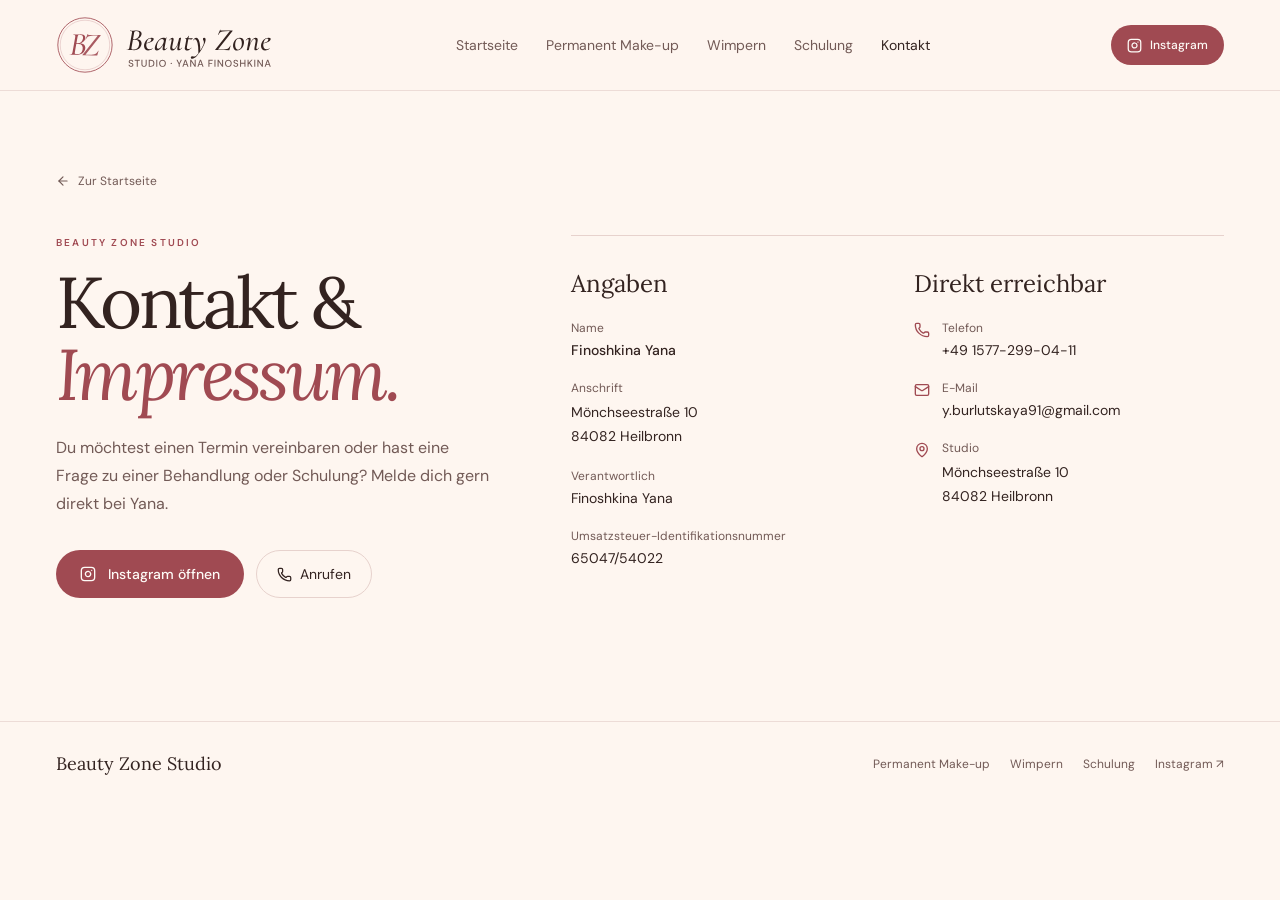
==== impressum.html @ f4b95d82 "Add files via upload" ====
<!doctype html>
<html lang="de">
<head>
<meta charset="utf-8">
<meta name="viewport" content="width=device-width, initial-scale=1.0">
<title>Impressum &amp; Kontakt · Beauty Zone Studio</title>
<meta name="description" content="Kontakt und Impressum von Beauty Zone Studio und Yana Finoshkina in Heilbronn.">
<meta name="theme-color" content="#fef6f0">
<meta property="og:type" content="website">
<meta property="og:title" content="Beauty Zone Studio">
<meta property="og:description" content="Wimpernverlängerung, Permanent Make-up und Schulungen bei Yana Finoshkina in Heilbronn.">
<meta property="og:site_name" content="Beauty Zone Studio">
<meta property="og:locale" content="de_DE">
<meta name="twitter:card" content="summary_large_image">
<link rel="icon" type="image/svg+xml" href="favicon.svg">
<link rel="stylesheet" href="assets/index-KQtdbGjK.css">
<link rel="stylesheet" href="assets/custom.css">
</head>
<body>
<header class="border-b border-border/70 bg-background/95"><div class="mx-auto flex max-w-[1440px] flex-wrap items-center justify-between gap-4 px-5 py-4 md:px-10 lg:px-14"><a href="index.html" class="flex items-center" aria-label="Beauty Zone Studio – Startseite"><img src="assets/logo.svg" alt="Beauty Zone Studio – Yana Finoshkina" class="bz-logo" width="204" height="58"></a><nav aria-label="Hauptnavigation" class="order-3 flex w-full items-center gap-5 overflow-x-auto pb-1 text-[12px] text-muted-foreground sm:order-none sm:w-auto sm:pb-0 md:gap-7 md:text-sm"><a href="index.html" class="whitespace-nowrap transition-colors hover:text-primary">Startseite</a><a href="permanent-make-up.html" class="whitespace-nowrap transition-colors hover:text-primary">Permanent Make-up</a><a href="wimpern.html" class="whitespace-nowrap transition-colors hover:text-primary">Wimpern</a><a href="wimpernverlangerung-schulung.html" class="whitespace-nowrap transition-colors hover:text-primary">Schulung</a><a href="impressum.html" class="whitespace-nowrap text-foreground">Kontakt</a></nav><a href="https://www.instagram.com/yana_finoshkina/" target="_blank" rel="noreferrer" class="inline-flex min-h-10 items-center gap-2 rounded-full bg-primary px-4 text-xs font-medium text-primary-foreground transition hover:-translate-y-0.5 hover:shadow-md"><svg xmlns="http://www.w3.org/2000/svg" width="15" height="15" viewBox="0 0 24 24" fill="none" stroke="currentColor" stroke-width="2" stroke-linecap="round" stroke-linejoin="round" class="lucide lucide-instagram" aria-hidden="true"><rect width="20" height="20" x="2" y="2" rx="5" ry="5"></rect><path d="M16 11.37A4 4 0 1 1 12.63 8 4 4 0 0 1 16 11.37z"></path><line x1="17.5" x2="17.51" y1="6.5" y2="6.5"></line></svg> Instagram</a></div></header><main class="mx-auto min-h-[70vh] max-w-[1440px] px-5 py-12 md:px-10 md:py-20 lg:px-14"><a href="index.html" class="inline-flex items-center gap-2 text-xs text-muted-foreground transition hover:text-primary"><svg xmlns="http://www.w3.org/2000/svg" width="14" height="14" viewBox="0 0 24 24" fill="none" stroke="currentColor" stroke-width="2" stroke-linecap="round" stroke-linejoin="round" class="lucide lucide-arrow-left" aria-hidden="true"><path d="m12 19-7-7 7-7"></path><path d="M19 12H5"></path></svg> Zur Startseite</a><div class="mt-10 grid gap-12 lg:grid-cols-[0.8fr_1.2fr] lg:gap-20"><div><p class="text-[10px] font-semibold uppercase tracking-[0.22em] text-primary">Beauty Zone Studio</p><h1 class="mt-4 font-serif text-5xl tracking-[-0.05em] md:text-7xl">Kontakt &amp;<br><em class="font-normal text-primary">Impressum.</em></h1><p class="mt-6 max-w-md leading-7 text-muted-foreground">Du möchtest einen Termin vereinbaren oder hast eine Frage zu einer Behandlung oder Schulung? Melde dich gern direkt bei Yana.</p><div class="mt-8 flex flex-wrap gap-3"><a href="https://www.instagram.com/yana_finoshkina/" target="_blank" rel="noreferrer" class="inline-flex min-h-12 items-center gap-3 rounded-full bg-primary px-6 text-sm font-medium text-primary-foreground transition hover:-translate-y-0.5 hover:shadow-md"><svg xmlns="http://www.w3.org/2000/svg" width="16" height="16" viewBox="0 0 24 24" fill="none" stroke="currentColor" stroke-width="2" stroke-linecap="round" stroke-linejoin="round" class="lucide lucide-instagram" aria-hidden="true"><rect width="20" height="20" x="2" y="2" rx="5" ry="5"></rect><path d="M16 11.37A4 4 0 1 1 12.63 8 4 4 0 0 1 16 11.37z"></path><line x1="17.5" x2="17.51" y1="6.5" y2="6.5"></line></svg> Instagram öffnen</a><a href="tel:+4915772990411" class="inline-flex min-h-12 items-center gap-2 rounded-full border border-border px-5 text-sm transition hover:border-primary hover:text-primary"><svg xmlns="http://www.w3.org/2000/svg" width="15" height="15" viewBox="0 0 24 24" fill="none" stroke="currentColor" stroke-width="2" stroke-linecap="round" stroke-linejoin="round" class="lucide lucide-phone" aria-hidden="true"><path d="M13.832 16.568a1 1 0 0 0 1.213-.303l.355-.465A2 2 0 0 1 17 15h3a2 2 0 0 1 2 2v3a2 2 0 0 1-2 2A18 18 0 0 1 2 4a2 2 0 0 1 2-2h3a2 2 0 0 1 2 2v3a2 2 0 0 1-.8 1.6l-.468.351a1 1 0 0 0-.292 1.233 14 14 0 0 0 6.392 6.384"></path></svg> Anrufen</a></div></div><div class="grid gap-8 self-start border-t border-border pt-8 md:grid-cols-2"><section><h2 class="font-serif text-2xl">Angaben</h2><dl class="mt-5 space-y-5 text-sm"><div><dt class="text-xs text-muted-foreground">Name</dt><dd class="mt-1 font-medium">Finoshkina Yana</dd></div><div><dt class="text-xs text-muted-foreground">Anschrift</dt><dd class="mt-1 leading-6">Mönchseestraße 10<br>84082 Heilbronn</dd></div><div><dt class="text-xs text-muted-foreground">Verantwortlich</dt><dd class="mt-1">Finoshkina Yana</dd></div><div><dt class="text-xs text-muted-foreground">Umsatzsteuer-Identifikationsnummer</dt><dd class="mt-1">65047/54022</dd></div></dl></section><section><h2 class="font-serif text-2xl">Direkt erreichbar</h2><div class="mt-5 space-y-5 text-sm"><a href="tel:+4915772990411" class="flex items-start gap-3 transition hover:text-primary"><svg xmlns="http://www.w3.org/2000/svg" width="16" height="16" viewBox="0 0 24 24" fill="none" stroke="currentColor" stroke-width="2" stroke-linecap="round" stroke-linejoin="round" class="lucide lucide-phone mt-0.5 shrink-0 text-primary" aria-hidden="true"><path d="M13.832 16.568a1 1 0 0 0 1.213-.303l.355-.465A2 2 0 0 1 17 15h3a2 2 0 0 1 2 2v3a2 2 0 0 1-2 2A18 18 0 0 1 2 4a2 2 0 0 1 2-2h3a2 2 0 0 1 2 2v3a2 2 0 0 1-.8 1.6l-.468.351a1 1 0 0 0-.292 1.233 14 14 0 0 0 6.392 6.384"></path></svg><span><span class="block text-xs text-muted-foreground">Telefon</span><span class="mt-1 block">+49 1577-299-04-11</span></span></a><a href="mailto:y.burlutskaya91@gmail.com" class="flex items-start gap-3 transition hover:text-primary"><svg xmlns="http://www.w3.org/2000/svg" width="16" height="16" viewBox="0 0 24 24" fill="none" stroke="currentColor" stroke-width="2" stroke-linecap="round" stroke-linejoin="round" class="lucide lucide-mail mt-0.5 shrink-0 text-primary" aria-hidden="true"><path d="m22 7-8.991 5.727a2 2 0 0 1-2.009 0L2 7"></path><rect x="2" y="4" width="20" height="16" rx="2"></rect></svg><span><span class="block text-xs text-muted-foreground">E-Mail</span><span class="mt-1 block break-all">y.burlutskaya91@gmail.com</span></span></a><a href="https://maps.google.com/?q=M%C3%B6nchseestra%C3%9Fe+10%2C+84082+Heilbronn" target="_blank" rel="noreferrer" class="flex items-start gap-3 transition hover:text-primary"><svg xmlns="http://www.w3.org/2000/svg" width="16" height="16" viewBox="0 0 24 24" fill="none" stroke="currentColor" stroke-width="2" stroke-linecap="round" stroke-linejoin="round" class="lucide lucide-map-pin mt-0.5 shrink-0 text-primary" aria-hidden="true"><path d="M20 10c0 4.993-5.539 10.193-7.399 11.799a1 1 0 0 1-1.202 0C9.539 20.193 4 14.993 4 10a8 8 0 0 1 16 0"></path><circle cx="12" cy="10" r="3"></circle></svg><span><span class="block text-xs text-muted-foreground">Studio</span><span class="mt-1 block leading-6">Mönchseestraße 10<br>84082 Heilbronn</span></span></a></div></section></div></div></main><footer class="border-t border-border/70"><div class="mx-auto flex max-w-[1440px] flex-col gap-4 px-5 py-7 text-xs text-muted-foreground md:flex-row md:items-center md:justify-between md:px-10 lg:px-14"><a href="index.html" class="font-serif text-lg text-foreground">Beauty Zone Studio</a><div class="flex gap-5"><a href="permanent-make-up.html" class="hover:text-primary">Permanent Make-up</a><a href="wimpern.html" class="hover:text-primary">Wimpern</a><a href="wimpernverlangerung-schulung.html" class="hover:text-primary">Schulung</a><a href="https://www.instagram.com/yana_finoshkina/" target="_blank" rel="noreferrer" class="hover:text-primary">Instagram ↗</a></div></div></footer>

</body>
</html>
---- assets/index-KQtdbGjK.css ----
@import "https://fonts.googleapis.com/css2?family=DM+Sans:ital,opsz,wght@0,9..40,100..1000;1,9..40,100..1000&family=Lora:ital,wght@0,400..700;1,400..700&family=IBM+Plex+Mono:ital,wght@0,100..700;1,100..700&display=swap";@layer components;@layer properties{@supports (((-webkit-hyphens:none)) and (not (margin-trim:inline))) or ((-moz-orient:inline) and (not (color:rgb(from red r g b)))){*,:before,:after,::backdrop{--tw-translate-x:0;--tw-translate-y:0;--tw-translate-z:0;--tw-scale-x:1;--tw-scale-y:1;--tw-scale-z:1;--tw-rotate-x:initial;--tw-rotate-y:initial;--tw-rotate-z:initial;--tw-skew-x:initial;--tw-skew-y:initial;--tw-space-y-reverse:0;--tw-border-style:solid;--tw-gradient-position:initial;--tw-gradient-from:#0000;--tw-gradient-via:#0000;--tw-gradient-to:#0000;--tw-gradient-stops:initial;--tw-gradient-via-stops:initial;--tw-gradient-from-position:0%;--tw-gradient-via-position:50%;--tw-gradient-to-position:100%;--tw-leading:initial;--tw-font-weight:initial;--tw-tracking:initial;--tw-shadow:0 0 #0000;--tw-shadow-color:initial;--tw-shadow-alpha:100%;--tw-inset-shadow:0 0 #0000;--tw-inset-shadow-color:initial;--tw-inset-shadow-alpha:100%;--tw-ring-color:initial;--tw-ring-shadow:0 0 #0000;--tw-inset-ring-color:initial;--tw-inset-ring-shadow:0 0 #0000;--tw-ring-inset:initial;--tw-ring-offset-width:0px;--tw-ring-offset-color:#fff;--tw-ring-offset-shadow:0 0 #0000;--tw-outline-style:solid;--tw-blur:initial;--tw-brightness:initial;--tw-contrast:initial;--tw-grayscale:initial;--tw-hue-rotate:initial;--tw-invert:initial;--tw-opacity:initial;--tw-saturate:initial;--tw-sepia:initial;--tw-drop-shadow:initial;--tw-drop-shadow-color:initial;--tw-drop-shadow-alpha:100%;--tw-drop-shadow-size:initial;--tw-backdrop-blur:initial;--tw-backdrop-brightness:initial;--tw-backdrop-contrast:initial;--tw-backdrop-grayscale:initial;--tw-backdrop-hue-rotate:initial;--tw-backdrop-invert:initial;--tw-backdrop-opacity:initial;--tw-backdrop-saturate:initial;--tw-backdrop-sepia:initial;--tw-duration:initial;--tw-ease:initial;--tw-animation-delay:0s;--tw-animation-direction:normal;--tw-animation-duration:initial;--tw-animation-fill-mode:none;--tw-animation-iteration-count:1;--tw-enter-blur:0;--tw-enter-opacity:1;--tw-enter-rotate:0;--tw-enter-scale:1;--tw-enter-translate-x:0;--tw-enter-translate-y:0;--tw-exit-blur:0;--tw-exit-opacity:1;--tw-exit-rotate:0;--tw-exit-scale:1;--tw-exit-translate-x:0;--tw-exit-translate-y:0}}}@layer theme{:root,:host{--font-sans:var(--font-sans);--font-serif:var(--font-serif);--font-mono:var(--font-mono);--color-black:#000;--color-white:#fff;--spacing:.25rem;--container-xs:20rem;--container-sm:24rem;--container-md:28rem;--container-lg:32rem;--container-xl:36rem;--container-2xl:42rem;--text-xs:.75rem;--text-xs--line-height:calc(1/.75);--text-sm:.875rem;--text-sm--line-height:calc(1.25/.875);--text-base:1rem;--text-base--line-height:calc(1.5/1);--text-lg:1.125rem;--text-lg--line-height:calc(1.75/1.125);--text-2xl:1.5rem;--text-2xl--line-height:calc(2/1.5);--text-3xl:1.875rem;--text-3xl--line-height:calc(2.25/1.875);--text-4xl:2.25rem;--text-4xl--line-height:calc(2.5/2.25);--text-5xl:3rem;--text-5xl--line-height:1;--text-7xl:4.5rem;--text-7xl--line-height:1;--font-weight-normal:400;--font-weight-medium:500;--font-weight-semibold:600;--font-weight-bold:700;--tracking-tight:-.025em;--tracking-wider:.05em;--leading-tight:1.25;--leading-relaxed:1.625;--radius-xs:.125rem;--shadow-sm:var(--shadow-sm);--shadow-md:var(--shadow-md);--shadow-lg:var(--shadow-lg);--ease-out:cubic-bezier(0,0,.2,1);--ease-in-out:cubic-bezier(.4,0,.2,1);--blur-sm:8px;--default-transition-duration:.15s;--default-transition-timing-function:cubic-bezier(.4,0,.2,1);--default-font-family:var(--font-sans);--default-mono-font-family:var(--font-mono);--color-background:var(--background);--color-foreground:var(--foreground);--color-border:var(--border)}}@layer base{*,:after,:before,::backdrop{box-sizing:border-box;border:0 solid;margin:0;padding:0}::file-selector-button{box-sizing:border-box;border:0 solid;margin:0;padding:0}html,:host{-webkit-text-size-adjust:100%;tab-size:4;line-height:1.5;font-family:var(--default-font-family,ui-sans-serif,system-ui,sans-serif,"Apple Color Emoji","Segoe UI Emoji","Segoe UI Symbol","Noto Color Emoji");font-feature-settings:var(--default-font-feature-settings,normal);font-variation-settings:var(--default-font-variation-settings,normal);-webkit-tap-highlight-color:transparent}hr{height:0;color:inherit;border-top-width:1px}abbr:where([title]){-webkit-text-decoration:underline dotted;text-decoration:underline dotted}h1,h2,h3,h4,h5,h6{font-size:inherit;font-weight:inherit}a{color:inherit;-webkit-text-decoration:inherit;-webkit-text-decoration:inherit;-webkit-text-decoration:inherit;-webkit-text-decoration:inherit;text-decoration:inherit}b,strong{font-weight:bolder}code,kbd,samp,pre{font-family:var(--default-mono-font-family,ui-monospace,SFMono-Regular,Menlo,Monaco,Consolas,"Liberation Mono","Courier New",monospace);font-feature-settings:var(--default-mono-font-feature-settings,normal);font-variation-settings:var(--default-mono-font-variation-settings,normal);font-size:1em}small{font-size:80%}sub,sup{vertical-align:baseline;font-size:75%;line-height:0;position:relative}sub{bottom:-.25em}sup{top:-.5em}table{text-indent:0;border-color:inherit;border-collapse:collapse}:-moz-focusring{outline:auto}progress{vertical-align:baseline}summary{display:list-item}ol,ul,menu{list-style:none}img,svg,video,canvas,audio,iframe,embed,object{vertical-align:middle;display:block}img,video{max-width:100%;height:auto}button,input,select,optgroup,textarea{font:inherit;font-feature-settings:inherit;font-variation-settings:inherit;letter-spacing:inherit;color:inherit;opacity:1;background-color:#0000;border-radius:0}::file-selector-button{font:inherit;font-feature-settings:inherit;font-variation-settings:inherit;letter-spacing:inherit;color:inherit;opacity:1;background-color:#0000;border-radius:0}:where(select:is([multiple],[size])) optgroup{font-weight:bolder}:where(select:is([multiple],[size])) optgroup option{padding-inline-start:20px}::file-selector-button{margin-inline-end:4px}::placeholder{opacity:1}@supports (not ((-webkit-appearance:-apple-pay-button))) or (contain-intrinsic-size:1px){::placeholder{color:currentColor}@supports (color:color-mix(in lab, red, red)){::placeholder{color:color-mix(in oklab,currentcolor 50%,transparent)}}}textarea{resize:vertical}::-webkit-search-decoration{-webkit-appearance:none}::-webkit-date-and-time-value{min-height:1lh;text-align:inherit}::-webkit-datetime-edit{display:inline-flex}::-webkit-datetime-edit-fields-wrapper{padding:0}::-webkit-datetime-edit{padding-block:0}::-webkit-datetime-edit-year-field{padding-block:0}::-webkit-datetime-edit-month-field{padding-block:0}::-webkit-datetime-edit-day-field{padding-block:0}::-webkit-datetime-edit-hour-field{padding-block:0}::-webkit-datetime-edit-minute-field{padding-block:0}::-webkit-datetime-edit-second-field{padding-block:0}::-webkit-datetime-edit-millisecond-field{padding-block:0}::-webkit-datetime-edit-meridiem-field{padding-block:0}::-webkit-calendar-picker-indicator{line-height:1}:-moz-ui-invalid{box-shadow:none}button,input:where([type=button],[type=reset],[type=submit]){appearance:button}::file-selector-button{appearance:button}::-webkit-inner-spin-button{height:auto}::-webkit-outer-spin-button{height:auto}[hidden]:where(:not([hidden=until-found])){display:none!important}*{border-color:var(--color-border)}html{scroll-behavior:smooth;height:100%}#root{flex-direction:column;min-height:100dvh;display:flex}body{background-color:var(--color-background);min-height:100dvh;color:var(--color-foreground);font-family:var(--font-sans);-webkit-font-smoothing:antialiased;-moz-osx-font-smoothing:grayscale}}@layer utilities{.\@container\/card-header{container:card-header/inline-size}.collapse{visibility:collapse}.invisible{visibility:hidden}.visible{visibility:visible}.sr-only{clip-path:inset(50%);white-space:nowrap;border-width:0;width:1px;height:1px;margin:-1px;padding:0;position:absolute;overflow:hidden}.absolute{position:absolute}.fixed{position:fixed}.relative{position:relative}.static{position:static}.sticky{position:sticky}.inset-0{inset:calc(var(--spacing)*0)}.inset-x-0{inset-inline:calc(var(--spacing)*0)}.inset-x-5{inset-inline:calc(var(--spacing)*5)}.inset-x-6{inset-inline:calc(var(--spacing)*6)}.inset-y-0{inset-block:calc(var(--spacing)*0)}.top-0{top:calc(var(--spacing)*0)}.top-4{top:calc(var(--spacing)*4)}.top-5{top:calc(var(--spacing)*5)}.right-0{right:calc(var(--spacing)*0)}.right-4{right:calc(var(--spacing)*4)}.right-5{right:calc(var(--spacing)*5)}.bottom-0{bottom:calc(var(--spacing)*0)}.bottom-5{bottom:calc(var(--spacing)*5)}.bottom-6{bottom:calc(var(--spacing)*6)}.left-0{left:calc(var(--spacing)*0)}.left-5{left:calc(var(--spacing)*5)}.z-20{z-index:20}.z-30{z-index:30}.z-50{z-index:50}.order-1{order:1}.order-2{order:2}.order-3{order:3}.col-start-2{grid-column-start:2}.row-span-2{grid-row:span 2/span 2}.row-start-1{grid-row-start:1}.mx-auto{margin-inline:auto}.mt-0\.5{margin-top:calc(var(--spacing)*.5)}.mt-1{margin-top:calc(var(--spacing)*1)}.mt-2{margin-top:calc(var(--spacing)*2)}.mt-3{margin-top:calc(var(--spacing)*3)}.mt-4{margin-top:calc(var(--spacing)*4)}.mt-5{margin-top:calc(var(--spacing)*5)}.mt-6{margin-top:calc(var(--spacing)*6)}.mt-7{margin-top:calc(var(--spacing)*7)}.mt-8{margin-top:calc(var(--spacing)*8)}.mt-10{margin-top:calc(var(--spacing)*10)}.mt-auto{margin-top:auto}.mb-5{margin-bottom:calc(var(--spacing)*5)}.mb-9{margin-bottom:calc(var(--spacing)*9)}.-ml-2{margin-left:calc(var(--spacing)*-2)}.block{display:block}.flex{display:flex}.grid{display:grid}.hidden{display:none}.inline{display:inline}.inline-flex{display:inline-flex}.aspect-square{aspect-ratio:1}.size-2\.5{width:calc(var(--spacing)*2.5);height:calc(var(--spacing)*2.5)}.size-4{width:calc(var(--spacing)*4);height:calc(var(--spacing)*4)}.size-5{width:calc(var(--spacing)*5);height:calc(var(--spacing)*5)}.size-6{width:calc(var(--spacing)*6);height:calc(var(--spacing)*6)}.size-8{width:calc(var(--spacing)*8);height:calc(var(--spacing)*8)}.size-9{width:calc(var(--spacing)*9);height:calc(var(--spacing)*9)}.size-10{width:calc(var(--spacing)*10);height:calc(var(--spacing)*10)}.size-12{width:calc(var(--spacing)*12);height:calc(var(--spacing)*12)}.size-full{width:100%;height:100%}.h-4{height:calc(var(--spacing)*4)}.h-6{height:calc(var(--spacing)*6)}.h-7{height:calc(var(--spacing)*7)}.h-8{height:calc(var(--spacing)*8)}.h-9{height:calc(var(--spacing)*9)}.h-10{height:calc(var(--spacing)*10)}.h-14{height:calc(var(--spacing)*14)}.h-52{height:calc(var(--spacing)*52)}.h-\[52px\]{height:52px}.h-\[320px\]{height:320px}.h-auto{height:auto}.h-full{height:100%}.h-px{height:1px}.min-h-0{min-height:calc(var(--spacing)*0)}.min-h-10{min-height:calc(var(--spacing)*10)}.min-h-11{min-height:calc(var(--spacing)*11)}.min-h-12{min-height:calc(var(--spacing)*12)}.min-h-\[70vh\]{min-height:70vh}.min-h-\[330px\]{min-height:330px}.min-h-\[400px\]{min-height:400px}.min-h-\[420px\]{min-height:420px}.min-h-\[430px\]{min-height:430px}.min-h-dvh{min-height:100dvh}.w-3\/4{width:75%}.w-4{width:calc(var(--spacing)*4)}.w-6{width:calc(var(--spacing)*6)}.w-7{width:calc(var(--spacing)*7)}.w-8{width:calc(var(--spacing)*8)}.w-64{width:calc(var(--spacing)*64)}.w-\[3rem\]{width:3rem}.w-\[15rem\]{width:15rem}.w-fit{width:fit-content}.w-full{width:100%}.max-w-2xl{max-width:var(--container-2xl)}.max-w-\[650px\]{max-width:650px}.max-w-\[1440px\]{max-width:1440px}.max-w-lg{max-width:var(--container-lg)}.max-w-md{max-width:var(--container-md)}.max-w-sm{max-width:var(--container-sm)}.max-w-xl{max-width:var(--container-xl)}.max-w-xs{max-width:var(--container-xs)}.min-w-0{min-width:calc(var(--spacing)*0)}.flex-1{flex:1}.shrink-0{flex-shrink:0}.origin-\(--radix-tooltip-content-transform-origin\){transform-origin:var(--radix-tooltip-content-transform-origin)}.translate-y-\[calc\(-50\%_-_2px\)\]{--tw-translate-y:calc(-50% - 2px);translate:var(--tw-translate-x)var(--tw-translate-y)}.scale-100{--tw-scale-x:100%;--tw-scale-y:100%;--tw-scale-z:100%;scale:var(--tw-scale-x)var(--tw-scale-y)}.scale-\[1\.04\]{scale:1.04}.rotate-45{rotate:45deg}.rotate-180{rotate:180deg}.transform{transform:var(--tw-rotate-x,)var(--tw-rotate-y,)var(--tw-rotate-z,)var(--tw-skew-x,)var(--tw-skew-y,)}.animate-in{animation:enter var(--tw-animation-duration,var(--tw-duration,.15s))var(--tw-ease,ease)var(--tw-animation-delay,0s)var(--tw-animation-iteration-count,1)var(--tw-animation-direction,normal)var(--tw-animation-fill-mode,none)}.cursor-pointer{cursor:pointer}.resize{resize:both}.scroll-mt-8{scroll-margin-top:calc(var(--spacing)*8)}.auto-rows-min{grid-auto-rows:min-content}.grid-rows-\[auto_auto\]{grid-template-rows:auto auto}.flex-col{flex-direction:column}.flex-wrap{flex-wrap:wrap}.place-items-center{place-items:center}.items-center{align-items:center}.items-end{align-items:flex-end}.items-start{align-items:flex-start}.justify-between{justify-content:space-between}.justify-center{justify-content:center}.justify-start{justify-content:flex-start}.gap-1{gap:calc(var(--spacing)*1)}.gap-1\.5{gap:calc(var(--spacing)*1.5)}.gap-2{gap:calc(var(--spacing)*2)}.gap-2\.5{gap:calc(var(--spacing)*2.5)}.gap-3{gap:calc(var(--spacing)*3)}.gap-4{gap:calc(var(--spacing)*4)}.gap-5{gap:calc(var(--spacing)*5)}.gap-6{gap:calc(var(--spacing)*6)}.gap-7{gap:calc(var(--spacing)*7)}.gap-8{gap:calc(var(--spacing)*8)}.gap-9{gap:calc(var(--spacing)*9)}.gap-10{gap:calc(var(--spacing)*10)}.gap-12{gap:calc(var(--spacing)*12)}:where(.space-y-0\.5>:not(:last-child)){--tw-space-y-reverse:0;margin-block-start:calc(calc(var(--spacing)*.5)*var(--tw-space-y-reverse));margin-block-end:calc(calc(var(--spacing)*.5)*calc(1 - var(--tw-space-y-reverse)))}:where(.space-y-1>:not(:last-child)){--tw-space-y-reverse:0;margin-block-start:calc(calc(var(--spacing)*1)*var(--tw-space-y-reverse));margin-block-end:calc(calc(var(--spacing)*1)*calc(1 - var(--tw-space-y-reverse)))}:where(.space-y-5>:not(:last-child)){--tw-space-y-reverse:0;margin-block-start:calc(calc(var(--spacing)*5)*var(--tw-space-y-reverse));margin-block-end:calc(calc(var(--spacing)*5)*calc(1 - var(--tw-space-y-reverse)))}:where(.space-y-6>:not(:last-child)){--tw-space-y-reverse:0;margin-block-start:calc(calc(var(--spacing)*6)*var(--tw-space-y-reverse));margin-block-end:calc(calc(var(--spacing)*6)*calc(1 - var(--tw-space-y-reverse)))}.gap-x-6{column-gap:calc(var(--spacing)*6)}.gap-x-8{column-gap:calc(var(--spacing)*8)}.gap-y-2{row-gap:calc(var(--spacing)*2)}.gap-y-3{row-gap:calc(var(--spacing)*3)}.self-start{align-self:flex-start}.justify-self-end{justify-self:flex-end}.truncate{text-overflow:ellipsis;white-space:nowrap;overflow:hidden}.overflow-hidden{overflow:hidden}.overflow-x-auto{overflow-x:auto}.overflow-x-hidden{overflow-x:hidden}.overflow-y-auto{overflow-y:auto}.rounded{border-radius:.25rem}.rounded-\[1\.5rem\]{border-radius:1.5rem}.rounded-\[1\.25rem\]{border-radius:1.25rem}.rounded-\[1\.75rem\]{border-radius:1.75rem}.rounded-\[2px\]{border-radius:2px}.rounded-\[2rem\]{border-radius:2rem}.rounded-full{border-radius:3.40282e38px}.rounded-md{border-radius:calc(var(--radius) - 2px)}.rounded-xl{border-radius:calc(var(--radius) + 4px)}.rounded-xs{border-radius:var(--radius-xs)}.border{border-style:var(--tw-border-style);border-width:1px}.border-y{border-block-style:var(--tw-border-style);border-block-width:1px}.border-t{border-top-style:var(--tw-border-style);border-top-width:1px}.border-r{border-right-style:var(--tw-border-style);border-right-width:1px}.border-b{border-bottom-style:var(--tw-border-style);border-bottom-width:1px}.border-l{border-left-style:var(--tw-border-style);border-left-width:1px}.border-background,.border-background\/45{border-color:var(--background)}@supports (color:color-mix(in lab, red, red)){.border-background\/45{border-color:color-mix(in oklab,var(--background)45%,transparent)}}.border-background\/50{border-color:var(--background)}@supports (color:color-mix(in lab, red, red)){.border-background\/50{border-color:color-mix(in oklab,var(--background)50%,transparent)}}.border-background\/55{border-color:var(--background)}@supports (color:color-mix(in lab, red, red)){.border-background\/55{border-color:color-mix(in oklab,var(--background)55%,transparent)}}.border-border,.border-border\/70{border-color:var(--border)}@supports (color:color-mix(in lab, red, red)){.border-border\/70{border-color:color-mix(in oklab,var(--border)70%,transparent)}}.border-input{border-color:var(--input)}.border-primary\/30{border-color:var(--primary)}@supports (color:color-mix(in lab, red, red)){.border-primary\/30{border-color:color-mix(in oklab,var(--primary)30%,transparent)}}.bg-accent{background-color:var(--accent)}.bg-background,.bg-background\/65{background-color:var(--background)}@supports (color:color-mix(in lab, red, red)){.bg-background\/65{background-color:color-mix(in oklab,var(--background)65%,transparent)}}.bg-background\/70{background-color:var(--background)}@supports (color:color-mix(in lab, red, red)){.bg-background\/70{background-color:color-mix(in oklab,var(--background)70%,transparent)}}.bg-background\/85{background-color:var(--background)}@supports (color:color-mix(in lab, red, red)){.bg-background\/85{background-color:color-mix(in oklab,var(--background)85%,transparent)}}.bg-background\/95{background-color:var(--background)}@supports (color:color-mix(in lab, red, red)){.bg-background\/95{background-color:color-mix(in oklab,var(--background)95%,transparent)}}.bg-black\/50{background-color:#00000080}@supports (color:color-mix(in lab, red, red)){.bg-black\/50{background-color:color-mix(in oklab,var(--color-black)50%,transparent)}}.bg-card{background-color:var(--card)}.bg-destructive{background-color:var(--destructive)}.bg-foreground\/15{background-color:var(--foreground)}@supports (color:color-mix(in lab, red, red)){.bg-foreground\/15{background-color:color-mix(in oklab,var(--foreground)15%,transparent)}}.bg-muted{background-color:var(--muted)}.bg-primary,.bg-primary\/15{background-color:var(--primary)}@supports (color:color-mix(in lab, red, red)){.bg-primary\/15{background-color:color-mix(in oklab,var(--primary)15%,transparent)}}.bg-secondary,.bg-secondary\/60{background-color:var(--secondary)}@supports (color:color-mix(in lab, red, red)){.bg-secondary\/60{background-color:color-mix(in oklab,var(--secondary)60%,transparent)}}.bg-transparent{background-color:#0000}.bg-gradient-to-t{--tw-gradient-position:to top in oklab;background-image:linear-gradient(var(--tw-gradient-stops))}.from-foreground\/45{--tw-gradient-from:var(--foreground)}@supports (color:color-mix(in lab, red, red)){.from-foreground\/45{--tw-gradient-from:color-mix(in oklab,var(--foreground)45%,transparent)}}.from-foreground\/45{--tw-gradient-stops:var(--tw-gradient-via-stops,var(--tw-gradient-position),var(--tw-gradient-from)var(--tw-gradient-from-position),var(--tw-gradient-to)var(--tw-gradient-to-position))}.from-foreground\/55{--tw-gradient-from:var(--foreground)}@supports (color:color-mix(in lab, red, red)){.from-foreground\/55{--tw-gradient-from:color-mix(in oklab,var(--foreground)55%,transparent)}}.from-foreground\/55{--tw-gradient-stops:var(--tw-gradient-via-stops,var(--tw-gradient-position),var(--tw-gradient-from)var(--tw-gradient-from-position),var(--tw-gradient-to)var(--tw-gradient-to-position))}.from-foreground\/70{--tw-gradient-from:var(--foreground)}@supports (color:color-mix(in lab, red, red)){.from-foreground\/70{--tw-gradient-from:color-mix(in oklab,var(--foreground)70%,transparent)}}.from-foreground\/70{--tw-gradient-stops:var(--tw-gradient-via-stops,var(--tw-gradient-position),var(--tw-gradient-from)var(--tw-gradient-from-position),var(--tw-gradient-to)var(--tw-gradient-to-position))}.via-foreground\/5{--tw-gradient-via:var(--foreground)}@supports (color:color-mix(in lab, red, red)){.via-foreground\/5{--tw-gradient-via:color-mix(in oklab,var(--foreground)5%,transparent)}}.via-foreground\/5{--tw-gradient-via-stops:var(--tw-gradient-position),var(--tw-gradient-from)var(--tw-gradient-from-position),var(--tw-gradient-via)var(--tw-gradient-via-position),var(--tw-gradient-to)var(--tw-gradient-to-position);--tw-gradient-stops:var(--tw-gradient-via-stops)}.via-transparent{--tw-gradient-via:transparent;--tw-gradient-via-stops:var(--tw-gradient-position),var(--tw-gradient-from)var(--tw-gradient-from-position),var(--tw-gradient-via)var(--tw-gradient-via-position),var(--tw-gradient-to)var(--tw-gradient-to-position);--tw-gradient-stops:var(--tw-gradient-via-stops)}.to-foreground\/5{--tw-gradient-to:var(--foreground)}@supports (color:color-mix(in lab, red, red)){.to-foreground\/5{--tw-gradient-to:color-mix(in oklab,var(--foreground)5%,transparent)}}.to-foreground\/5{--tw-gradient-stops:var(--tw-gradient-via-stops,var(--tw-gradient-position),var(--tw-gradient-from)var(--tw-gradient-from-position),var(--tw-gradient-to)var(--tw-gradient-to-position))}.to-transparent{--tw-gradient-to:transparent;--tw-gradient-stops:var(--tw-gradient-via-stops,var(--tw-gradient-position),var(--tw-gradient-from)var(--tw-gradient-from-position),var(--tw-gradient-to)var(--tw-gradient-to-position))}.fill-primary{fill:var(--primary)}.object-cover{object-fit:cover}.object-\[50\%_45\%\]{object-position:50% 45%}.p-0{padding:calc(var(--spacing)*0)}.p-2{padding:calc(var(--spacing)*2)}.p-3{padding:calc(var(--spacing)*3)}.p-4{padding:calc(var(--spacing)*4)}.p-6{padding:calc(var(--spacing)*6)}.p-7{padding:calc(var(--spacing)*7)}.px-1{padding-inline:calc(var(--spacing)*1)}.px-2{padding-inline:calc(var(--spacing)*2)}.px-3{padding-inline:calc(var(--spacing)*3)}.px-4{padding-inline:calc(var(--spacing)*4)}.px-5{padding-inline:calc(var(--spacing)*5)}.px-6{padding-inline:calc(var(--spacing)*6)}.py-1{padding-block:calc(var(--spacing)*1)}.py-1\.5{padding-block:calc(var(--spacing)*1.5)}.py-2{padding-block:calc(var(--spacing)*2)}.py-4{padding-block:calc(var(--spacing)*4)}.py-6{padding-block:calc(var(--spacing)*6)}.py-7{padding-block:calc(var(--spacing)*7)}.py-8{padding-block:calc(var(--spacing)*8)}.py-12{padding-block:calc(var(--spacing)*12)}.py-16{padding-block:calc(var(--spacing)*16)}.pt-1{padding-top:calc(var(--spacing)*1)}.pt-8{padding-top:calc(var(--spacing)*8)}.pb-1{padding-bottom:calc(var(--spacing)*1)}.pb-12{padding-bottom:calc(var(--spacing)*12)}.text-left{text-align:left}.font-serif{font-family:var(--font-serif)}.text-2xl{font-size:var(--text-2xl);line-height:var(--tw-leading,var(--text-2xl--line-height))}.text-3xl{font-size:var(--text-3xl);line-height:var(--tw-leading,var(--text-3xl--line-height))}.text-4xl{font-size:var(--text-4xl);line-height:var(--tw-leading,var(--text-4xl--line-height))}.text-5xl{font-size:var(--text-5xl);line-height:var(--tw-leading,var(--text-5xl--line-height))}.text-base{font-size:var(--text-base);line-height:var(--tw-leading,var(--text-base--line-height))}.text-lg{font-size:var(--text-lg);line-height:var(--tw-leading,var(--text-lg--line-height))}.text-sm{font-size:var(--text-sm);line-height:var(--tw-leading,var(--text-sm--line-height))}.text-xs{font-size:var(--text-xs);line-height:var(--tw-leading,var(--text-xs--line-height))}.text-\[10px\]{font-size:10px}.text-\[11px\]{font-size:11px}.text-\[12px\]{font-size:12px}.text-\[clamp\(3\.1rem\,7vw\,6\.5rem\)\]{font-size:clamp(3.1rem,7vw,6.5rem)}.text-\[clamp\(3rem\,6vw\,5\.5rem\)\]{font-size:clamp(3rem,6vw,5.5rem)}.text-\[clamp\(3rem\,6vw\,5\.6rem\)\]{font-size:clamp(3rem,6vw,5.6rem)}.leading-6{--tw-leading:calc(var(--spacing)*6);line-height:calc(var(--spacing)*6)}.leading-7{--tw-leading:calc(var(--spacing)*7);line-height:calc(var(--spacing)*7)}.leading-8{--tw-leading:calc(var(--spacing)*8);line-height:calc(var(--spacing)*8)}.leading-\[0\.96\]{--tw-leading:.96;line-height:.96}.leading-\[0\.98\]{--tw-leading:.98;line-height:.98}.leading-none{--tw-leading:1;line-height:1}.leading-relaxed{--tw-leading:var(--leading-relaxed);line-height:var(--leading-relaxed)}.leading-tight{--tw-leading:var(--leading-tight);line-height:var(--leading-tight)}.font-bold{--tw-font-weight:var(--font-weight-bold);font-weight:var(--font-weight-bold)}.font-medium{--tw-font-weight:var(--font-weight-medium);font-weight:var(--font-weight-medium)}.font-normal{--tw-font-weight:var(--font-weight-normal);font-weight:var(--font-weight-normal)}.font-semibold{--tw-font-weight:var(--font-weight-semibold);font-weight:var(--font-weight-semibold)}.tracking-\[-0\.04em\]{--tw-tracking:-.04em;letter-spacing:-.04em}.tracking-\[-0\.05em\]{--tw-tracking:-.05em;letter-spacing:-.05em}.tracking-\[-0\.035em\]{--tw-tracking:-.035em;letter-spacing:-.035em}.tracking-\[-0\.055em\]{--tw-tracking:-.055em;letter-spacing:-.055em}.tracking-\[0\.2em\]{--tw-tracking:.2em;letter-spacing:.2em}.tracking-\[0\.12em\]{--tw-tracking:.12em;letter-spacing:.12em}.tracking-\[0\.15em\]{--tw-tracking:.15em;letter-spacing:.15em}.tracking-\[0\.17em\]{--tw-tracking:.17em;letter-spacing:.17em}.tracking-\[0\.18em\]{--tw-tracking:.18em;letter-spacing:.18em}.tracking-\[0\.22em\]{--tw-tracking:.22em;letter-spacing:.22em}.tracking-tight{--tw-tracking:var(--tracking-tight);letter-spacing:var(--tracking-tight)}.tracking-wider{--tw-tracking:var(--tracking-wider);letter-spacing:var(--tracking-wider)}.text-balance{text-wrap:balance}.break-all{word-break:break-all}.whitespace-nowrap{white-space:nowrap}.text-background,.text-background\/75{color:var(--background)}@supports (color:color-mix(in lab, red, red)){.text-background\/75{color:color-mix(in oklab,var(--background)75%,transparent)}}.text-background\/80{color:var(--background)}@supports (color:color-mix(in lab, red, red)){.text-background\/80{color:color-mix(in oklab,var(--background)80%,transparent)}}.text-card-foreground{color:var(--card-foreground)}.text-foreground,.text-foreground\/85{color:var(--foreground)}@supports (color:color-mix(in lab, red, red)){.text-foreground\/85{color:color-mix(in oklab,var(--foreground)85%,transparent)}}.text-muted-foreground{color:var(--muted-foreground)}.text-primary{color:var(--primary)}.text-primary-foreground,.text-primary-foreground\/75{color:var(--primary-foreground)}@supports (color:color-mix(in lab, red, red)){.text-primary-foreground\/75{color:color-mix(in oklab,var(--primary-foreground)75%,transparent)}}.text-primary-foreground\/80{color:var(--primary-foreground)}@supports (color:color-mix(in lab, red, red)){.text-primary-foreground\/80{color:color-mix(in oklab,var(--primary-foreground)80%,transparent)}}.text-primary-foreground\/85{color:var(--primary-foreground)}@supports (color:color-mix(in lab, red, red)){.text-primary-foreground\/85{color:color-mix(in oklab,var(--primary-foreground)85%,transparent)}}.text-secondary-foreground{color:var(--secondary-foreground)}.text-white{color:var(--color-white)}.uppercase{text-transform:uppercase}.underline{text-decoration-line:underline}.decoration-primary-foreground\/50{-webkit-text-decoration-color:var(--primary-foreground);-webkit-text-decoration-color:var(--primary-foreground);-webkit-text-decoration-color:var(--primary-foreground);text-decoration-color:var(--primary-foreground)}@supports (color:color-mix(in lab, red, red)){.decoration-primary-foreground\/50{-webkit-text-decoration-color:color-mix(in oklab,var(--primary-foreground)50%,transparent);-webkit-text-decoration-color:color-mix(in oklab,var(--primary-foreground)50%,transparent);-webkit-text-decoration-color:color-mix(in oklab,var(--primary-foreground)50%,transparent);text-decoration-color:color-mix(in oklab,var(--primary-foreground)50%,transparent)}}.underline-offset-2{text-underline-offset:2px}.underline-offset-4{text-underline-offset:4px}.opacity-0{opacity:0}.opacity-70{opacity:.7}.opacity-100{opacity:1}.shadow-lg{--tw-shadow:var(--shadow-lg);box-shadow:var(--tw-inset-shadow),var(--tw-inset-ring-shadow),var(--tw-ring-offset-shadow),var(--tw-ring-shadow),var(--tw-shadow)}.shadow-sm{--tw-shadow:var(--shadow-sm);box-shadow:var(--tw-inset-shadow),var(--tw-inset-ring-shadow),var(--tw-ring-offset-shadow),var(--tw-ring-shadow),var(--tw-shadow)}.shadow-xs{--tw-shadow:0 1px 2px 0 var(--tw-shadow-color,#0000000d);box-shadow:var(--tw-inset-shadow),var(--tw-inset-ring-shadow),var(--tw-ring-offset-shadow),var(--tw-ring-shadow),var(--tw-shadow)}.ring{--tw-ring-shadow:var(--tw-ring-inset,)0 0 0 calc(1px + var(--tw-ring-offset-width))var(--tw-ring-color,currentcolor);box-shadow:var(--tw-inset-shadow),var(--tw-inset-ring-shadow),var(--tw-ring-offset-shadow),var(--tw-ring-shadow),var(--tw-shadow)}.ring-offset-background{--tw-ring-offset-color:var(--background)}.outline{outline-style:var(--tw-outline-style);outline-width:1px}.blur{--tw-blur:blur(8px);filter:var(--tw-blur,)var(--tw-brightness,)var(--tw-contrast,)var(--tw-grayscale,)var(--tw-hue-rotate,)var(--tw-invert,)var(--tw-saturate,)var(--tw-sepia,)var(--tw-drop-shadow,)}.filter{filter:var(--tw-blur,)var(--tw-brightness,)var(--tw-contrast,)var(--tw-grayscale,)var(--tw-hue-rotate,)var(--tw-invert,)var(--tw-saturate,)var(--tw-sepia,)var(--tw-drop-shadow,)}.backdrop-blur-sm{--tw-backdrop-blur:blur(var(--blur-sm));-webkit-backdrop-filter:var(--tw-backdrop-blur,)var(--tw-backdrop-brightness,)var(--tw-backdrop-contrast,)var(--tw-backdrop-grayscale,)var(--tw-backdrop-hue-rotate,)var(--tw-backdrop-invert,)var(--tw-backdrop-opacity,)var(--tw-backdrop-saturate,)var(--tw-backdrop-sepia,);backdrop-filter:var(--tw-backdrop-blur,)var(--tw-backdrop-brightness,)var(--tw-backdrop-contrast,)var(--tw-backdrop-grayscale,)var(--tw-backdrop-hue-rotate,)var(--tw-backdrop-invert,)var(--tw-backdrop-opacity,)var(--tw-backdrop-saturate,)var(--tw-backdrop-sepia,)}.transition{transition-property:color,background-color,border-color,outline-color,text-decoration-color,fill,stroke,--tw-gradient-from,--tw-gradient-via,--tw-gradient-to,opacity,box-shadow,transform,translate,scale,rotate,filter,-webkit-backdrop-filter,backdrop-filter,display,content-visibility,overlay,pointer-events;transition-timing-function:var(--tw-ease,var(--default-transition-timing-function));transition-duration:var(--tw-duration,var(--default-transition-duration))}.transition-\[color\,box-shadow\]{transition-property:color,box-shadow;transition-timing-function:var(--tw-ease,var(--default-transition-timing-function));transition-duration:var(--tw-duration,var(--default-transition-duration))}.transition-\[width\]{transition-property:width;transition-timing-function:var(--tw-ease,var(--default-transition-timing-function));transition-duration:var(--tw-duration,var(--default-transition-duration))}.transition-all{transition-property:all;transition-timing-function:var(--tw-ease,var(--default-transition-timing-function));transition-duration:var(--tw-duration,var(--default-transition-duration))}.transition-colors{transition-property:color,background-color,border-color,outline-color,text-decoration-color,fill,stroke,--tw-gradient-from,--tw-gradient-via,--tw-gradient-to;transition-timing-function:var(--tw-ease,var(--default-transition-timing-function));transition-duration:var(--tw-duration,var(--default-transition-duration))}.transition-opacity{transition-property:opacity;transition-timing-function:var(--tw-ease,var(--default-transition-timing-function));transition-duration:var(--tw-duration,var(--default-transition-duration))}.transition-transform{transition-property:transform,translate,scale,rotate;transition-timing-function:var(--tw-ease,var(--default-transition-timing-function));transition-duration:var(--tw-duration,var(--default-transition-duration))}.duration-200{--tw-duration:.2s;transition-duration:.2s}.duration-500{--tw-duration:.5s;transition-duration:.5s}.duration-700{--tw-duration:.7s;transition-duration:.7s}.ease-in-out{--tw-ease:var(--ease-in-out);transition-timing-function:var(--ease-in-out)}.ease-linear{--tw-ease:linear;transition-timing-function:linear}.ease-out{--tw-ease:var(--ease-out);transition-timing-function:var(--ease-out)}.fade-in-0{--tw-enter-opacity:0}.outline-none{--tw-outline-style:none;outline-style:none}.select-none{-webkit-user-select:none;user-select:none}.zoom-in-95{--tw-enter-scale:.95}.running{animation-play-state:running}@media (hover:hover){.group-hover\:scale-\[1\.04\]:is(:where(.group):hover *){scale:1.04}.group-hover\:bg-background:is(:where(.group):hover *){background-color:var(--background)}.group-hover\:text-foreground:is(:where(.group):hover *){color:var(--foreground)}}.group-data-\[disabled\=true\]\:pointer-events-none:is(:where(.group)[data-disabled=true] *){pointer-events:none}.group-data-\[disabled\=true\]\:opacity-50:is(:where(.group)[data-disabled=true] *){opacity:.5}.peer-disabled\:cursor-not-allowed:is(:where(.peer):disabled~*){cursor:not-allowed}.peer-disabled\:opacity-50:is(:where(.peer):disabled~*){opacity:.5}.selection\:bg-primary ::selection{background-color:var(--primary)}.selection\:bg-primary::selection{background-color:var(--primary)}.selection\:text-primary-foreground ::selection{color:var(--primary-foreground)}.selection\:text-primary-foreground::selection{color:var(--primary-foreground)}.file\:inline-flex::file-selector-button{display:inline-flex}.file\:h-7::file-selector-button{height:calc(var(--spacing)*7)}.file\:border-0::file-selector-button{border-style:var(--tw-border-style);border-width:0}.file\:bg-transparent::file-selector-button{background-color:#0000}.file\:text-sm::file-selector-button{font-size:var(--text-sm);line-height:var(--tw-leading,var(--text-sm--line-height))}.file\:font-medium::file-selector-button{--tw-font-weight:var(--font-weight-medium);font-weight:var(--font-weight-medium)}.file\:text-foreground::file-selector-button{color:var(--foreground)}.placeholder\:text-muted-foreground::placeholder{color:var(--muted-foreground)}@media (hover:hover){.hover\:-translate-y-0\.5:hover{--tw-translate-y:calc(var(--spacing)*-.5);translate:var(--tw-translate-x)var(--tw-translate-y)}.hover\:scale-\[1\.03\]:hover{scale:1.03}.hover\:gap-3:hover{gap:calc(var(--spacing)*3)}.hover\:border-primary:hover{border-color:var(--primary)}.hover\:bg-accent:hover{background-color:var(--accent)}.hover\:bg-destructive\/90:hover{background-color:var(--destructive)}@supports (color:color-mix(in lab, red, red)){.hover\:bg-destructive\/90:hover{background-color:color-mix(in oklab,var(--destructive)90%,transparent)}}.hover\:bg-foreground\/30:hover{background-color:var(--foreground)}@supports (color:color-mix(in lab, red, red)){.hover\:bg-foreground\/30:hover{background-color:color-mix(in oklab,var(--foreground)30%,transparent)}}.hover\:bg-primary\/90:hover{background-color:var(--primary)}@supports (color:color-mix(in lab, red, red)){.hover\:bg-primary\/90:hover{background-color:color-mix(in oklab,var(--primary)90%,transparent)}}.hover\:bg-secondary\/80:hover{background-color:var(--secondary)}@supports (color:color-mix(in lab, red, red)){.hover\:bg-secondary\/80:hover{background-color:color-mix(in oklab,var(--secondary)80%,transparent)}}.hover\:text-accent-foreground:hover{color:var(--accent-foreground)}.hover\:text-foreground:hover{color:var(--foreground)}.hover\:text-primary:hover{color:var(--primary)}.hover\:underline:hover{text-decoration-line:underline}.hover\:decoration-primary-foreground:hover{-webkit-text-decoration-color:var(--primary-foreground);-webkit-text-decoration-color:var(--primary-foreground);-webkit-text-decoration-color:var(--primary-foreground);text-decoration-color:var(--primary-foreground)}.hover\:opacity-100:hover{opacity:1}.hover\:shadow-md:hover{--tw-shadow:var(--shadow-md);box-shadow:var(--tw-inset-shadow),var(--tw-inset-ring-shadow),var(--tw-ring-offset-shadow),var(--tw-ring-shadow),var(--tw-shadow)}}.focus\:ring-2:focus{--tw-ring-shadow:var(--tw-ring-inset,)0 0 0 calc(2px + var(--tw-ring-offset-width))var(--tw-ring-color,currentcolor);box-shadow:var(--tw-inset-shadow),var(--tw-inset-ring-shadow),var(--tw-ring-offset-shadow),var(--tw-ring-shadow),var(--tw-shadow)}.focus\:ring-ring:focus{--tw-ring-color:var(--ring)}.focus\:ring-offset-2:focus{--tw-ring-offset-width:2px;--tw-ring-offset-shadow:var(--tw-ring-inset,)0 0 0 var(--tw-ring-offset-width)var(--tw-ring-offset-color)}.focus\:outline-hidden:focus{--tw-outline-style:none;outline-style:none}@media (forced-colors:active){.focus\:outline-hidden:focus{outline-offset:2px;outline:2px solid #0000}}.focus-visible\:border-ring:focus-visible{border-color:var(--ring)}.focus-visible\:ring-\[3px\]:focus-visible{--tw-ring-shadow:var(--tw-ring-inset,)0 0 0 calc(3px + var(--tw-ring-offset-width))var(--tw-ring-color,currentcolor);box-shadow:var(--tw-inset-shadow),var(--tw-inset-ring-shadow),var(--tw-ring-offset-shadow),var(--tw-ring-shadow),var(--tw-shadow)}.focus-visible\:ring-destructive\/20:focus-visible{--tw-ring-color:var(--destructive)}@supports (color:color-mix(in lab, red, red)){.focus-visible\:ring-destructive\/20:focus-visible{--tw-ring-color:color-mix(in oklab,var(--destructive)20%,transparent)}}.focus-visible\:ring-ring\/50:focus-visible{--tw-ring-color:var(--ring)}@supports (color:color-mix(in lab, red, red)){.focus-visible\:ring-ring\/50:focus-visible{--tw-ring-color:color-mix(in oklab,var(--ring)50%,transparent)}}.active\:scale-\[0\.98\]:active{scale:.98}.disabled\:pointer-events-none:disabled{pointer-events:none}.disabled\:cursor-not-allowed:disabled{cursor:not-allowed}.disabled\:opacity-50:disabled{opacity:.5}.has-data-\[slot\=card-action\]\:grid-cols-\[1fr_auto\]:has([data-slot=card-action]){grid-template-columns:1fr auto}.has-\[\>svg\]\:px-2\.5:has(>svg){padding-inline:calc(var(--spacing)*2.5)}.has-\[\>svg\]\:px-3:has(>svg){padding-inline:calc(var(--spacing)*3)}.has-\[\>svg\]\:px-4:has(>svg){padding-inline:calc(var(--spacing)*4)}.aria-invalid\:border-destructive[aria-invalid=true]{border-color:var(--destructive)}.aria-invalid\:ring-destructive\/20[aria-invalid=true]{--tw-ring-color:var(--destructive)}@supports (color:color-mix(in lab, red, red)){.aria-invalid\:ring-destructive\/20[aria-invalid=true]{--tw-ring-color:color-mix(in oklab,var(--destructive)20%,transparent)}}.data-\[side\=bottom\]\:slide-in-from-top-2[data-side=bottom]{--tw-enter-translate-y:calc(2*var(--spacing)*-1)}.data-\[side\=left\]\:slide-in-from-right-2[data-side=left]{--tw-enter-translate-x:calc(2*var(--spacing))}.data-\[side\=right\]\:slide-in-from-left-2[data-side=right]{--tw-enter-translate-x:calc(2*var(--spacing)*-1)}.data-\[side\=top\]\:slide-in-from-bottom-2[data-side=top]{--tw-enter-translate-y:calc(2*var(--spacing))}.data-\[state\=closed\]\:animate-out[data-state=closed]{animation:exit var(--tw-animation-duration,var(--tw-duration,.15s))var(--tw-ease,ease)var(--tw-animation-delay,0s)var(--tw-animation-iteration-count,1)var(--tw-animation-direction,normal)var(--tw-animation-fill-mode,none)}.data-\[state\=closed\]\:duration-300[data-state=closed]{--tw-duration:.3s;transition-duration:.3s}.data-\[state\=closed\]\:fade-out-0[data-state=closed]{--tw-exit-opacity:0}.data-\[state\=closed\]\:zoom-out-95[data-state=closed]{--tw-exit-scale:.95}.data-\[state\=closed\]\:slide-out-to-bottom[data-state=closed]{--tw-exit-translate-y:100%}.data-\[state\=closed\]\:slide-out-to-left[data-state=closed]{--tw-exit-translate-x:-100%}.data-\[state\=closed\]\:slide-out-to-right[data-state=closed]{--tw-exit-translate-x:100%}.data-\[state\=closed\]\:slide-out-to-top[data-state=closed]{--tw-exit-translate-y:-100%}.data-\[state\=open\]\:animate-in[data-state=open]{animation:enter var(--tw-animation-duration,var(--tw-duration,.15s))var(--tw-ease,ease)var(--tw-animation-delay,0s)var(--tw-animation-iteration-count,1)var(--tw-animation-direction,normal)var(--tw-animation-fill-mode,none)}.data-\[state\=open\]\:bg-secondary[data-state=open]{background-color:var(--secondary)}.data-\[state\=open\]\:duration-500[data-state=open]{--tw-duration:.5s;transition-duration:.5s}.data-\[state\=open\]\:fade-in-0[data-state=open]{--tw-enter-opacity:0}.data-\[state\=open\]\:slide-in-from-bottom[data-state=open]{--tw-enter-translate-y:100%}.data-\[state\=open\]\:slide-in-from-left[data-state=open]{--tw-enter-translate-x:-100%}.data-\[state\=open\]\:slide-in-from-right[data-state=open]{--tw-enter-translate-x:100%}.data-\[state\=open\]\:slide-in-from-top[data-state=open]{--tw-enter-translate-y:-100%}@media (width>=40rem){.sm\:order-none{order:0}.sm\:w-auto{width:auto}.sm\:max-w-sm{max-width:var(--container-sm)}.sm\:grid-cols-2{grid-template-columns:repeat(2,minmax(0,1fr))}.sm\:pb-0{padding-bottom:calc(var(--spacing)*0)}}@media (width>=48rem){.md\:inset-x-7{inset-inline:calc(var(--spacing)*7)}.md\:inset-x-8{inset-inline:calc(var(--spacing)*8)}.md\:bottom-7{bottom:calc(var(--spacing)*7)}.md\:bottom-8{bottom:calc(var(--spacing)*8)}.md\:col-span-2{grid-column:span 2/span 2}.md\:mt-0{margin-top:calc(var(--spacing)*0)}.md\:mb-12{margin-bottom:calc(var(--spacing)*12)}.md\:block{display:block}.md\:hidden{display:none}.md\:h-64{height:calc(var(--spacing)*64)}.md\:h-\[420px\]{height:420px}.md\:min-h-\[520px\]{min-height:520px}.md\:min-h-\[560px\]{min-height:560px}.md\:min-h-\[600px\]{min-height:600px}.md\:w-56{width:calc(var(--spacing)*56)}.md\:grid-cols-2{grid-template-columns:repeat(2,minmax(0,1fr))}.md\:grid-cols-\[1\.15fr_0\.85fr\]{grid-template-columns:1.15fr .85fr}.md\:flex-row{flex-direction:row}.md\:items-center{align-items:center}.md\:items-end{align-items:flex-end}.md\:justify-between{justify-content:space-between}.md\:gap-7{gap:calc(var(--spacing)*7)}.md\:gap-8{gap:calc(var(--spacing)*8)}.md\:p-8{padding:calc(var(--spacing)*8)}.md\:p-9{padding:calc(var(--spacing)*9)}.md\:px-10{padding-inline:calc(var(--spacing)*10)}.md\:py-12{padding-block:calc(var(--spacing)*12)}.md\:py-20{padding-block:calc(var(--spacing)*20)}.md\:py-24{padding-block:calc(var(--spacing)*24)}.md\:pt-12{padding-top:calc(var(--spacing)*12)}.md\:pb-16{padding-bottom:calc(var(--spacing)*16)}.md\:text-3xl{font-size:var(--text-3xl);line-height:var(--tw-leading,var(--text-3xl--line-height))}.md\:text-4xl{font-size:var(--text-4xl);line-height:var(--tw-leading,var(--text-4xl--line-height))}.md\:text-5xl{font-size:var(--text-5xl);line-height:var(--tw-leading,var(--text-5xl--line-height))}.md\:text-7xl{font-size:var(--text-7xl);line-height:var(--tw-leading,var(--text-7xl--line-height))}.md\:text-lg{font-size:var(--text-lg);line-height:var(--tw-leading,var(--text-lg--line-height))}.md\:text-sm{font-size:var(--text-sm);line-height:var(--tw-leading,var(--text-sm--line-height))}}@media (width>=64rem){.lg\:order-1{order:1}.lg\:order-2{order:2}.lg\:flex{display:flex}.lg\:min-h-\[540px\]{min-height:540px}.lg\:min-h-\[640px\]{min-height:640px}.lg\:min-h-\[min\(790px\,calc\(100svh-88px\)\)\]{min-height:min(790px,100svh - 88px)}.lg\:grid-cols-3{grid-template-columns:repeat(3,minmax(0,1fr))}.lg\:grid-cols-\[0\.7fr_1\.3fr\]{grid-template-columns:.7fr 1.3fr}.lg\:grid-cols-\[0\.8fr_1\.2fr\]{grid-template-columns:.8fr 1.2fr}.lg\:grid-cols-\[0\.9fr_1\.1fr\]{grid-template-columns:.9fr 1.1fr}.lg\:grid-cols-\[0\.82fr_1\.18fr\]{grid-template-columns:.82fr 1.18fr}.lg\:grid-cols-\[0\.85fr_1\.15fr\]{grid-template-columns:.85fr 1.15fr}.lg\:grid-cols-\[1fr_0\.8fr\]{grid-template-columns:1fr .8fr}.lg\:grid-cols-\[1fr_0\.86fr\]{grid-template-columns:1fr .86fr}.lg\:items-center{align-items:center}.lg\:gap-12{gap:calc(var(--spacing)*12)}.lg\:gap-14{gap:calc(var(--spacing)*14)}.lg\:gap-16{gap:calc(var(--spacing)*16)}.lg\:gap-20{gap:calc(var(--spacing)*20)}.lg\:px-14{padding-inline:calc(var(--spacing)*14)}.lg\:py-12{padding-block:calc(var(--spacing)*12)}.lg\:py-16{padding-block:calc(var(--spacing)*16)}}.dark\:border-input:is(.dark *){border-color:var(--input)}.dark\:bg-destructive\/60:is(.dark *){background-color:var(--destructive)}@supports (color:color-mix(in lab, red, red)){.dark\:bg-destructive\/60:is(.dark *){background-color:color-mix(in oklab,var(--destructive)60%,transparent)}}.dark\:bg-input\/30:is(.dark *){background-color:var(--input)}@supports (color:color-mix(in lab, red, red)){.dark\:bg-input\/30:is(.dark *){background-color:color-mix(in oklab,var(--input)30%,transparent)}}@media (hover:hover){.dark\:hover\:bg-accent\/50:is(.dark *):hover{background-color:var(--accent)}@supports (color:color-mix(in lab, red, red)){.dark\:hover\:bg-accent\/50:is(.dark *):hover{background-color:color-mix(in oklab,var(--accent)50%,transparent)}}.dark\:hover\:bg-input\/50:is(.dark *):hover{background-color:var(--input)}@supports (color:color-mix(in lab, red, red)){.dark\:hover\:bg-input\/50:is(.dark *):hover{background-color:color-mix(in oklab,var(--input)50%,transparent)}}}.dark\:focus-visible\:ring-destructive\/40:is(.dark *):focus-visible{--tw-ring-color:var(--destructive)}@supports (color:color-mix(in lab, red, red)){.dark\:focus-visible\:ring-destructive\/40:is(.dark *):focus-visible{--tw-ring-color:color-mix(in oklab,var(--destructive)40%,transparent)}}.dark\:aria-invalid\:ring-destructive\/40:is(.dark *)[aria-invalid=true]{--tw-ring-color:var(--destructive)}@supports (color:color-mix(in lab, red, red)){.dark\:aria-invalid\:ring-destructive\/40:is(.dark *)[aria-invalid=true]{--tw-ring-color:color-mix(in oklab,var(--destructive)40%,transparent)}}.\[\&_svg\]\:pointer-events-none svg{pointer-events:none}.\[\&_svg\]\:shrink-0 svg{flex-shrink:0}.\[\&_svg\:not\(\[class\*\=\'size-\'\]\)\]\:size-4 svg:not([class*=size-]){width:calc(var(--spacing)*4);height:calc(var(--spacing)*4)}.\[\.border-b\]\:pb-6.border-b{padding-bottom:calc(var(--spacing)*6)}.\[\.border-t\]\:pt-6.border-t{padding-top:calc(var(--spacing)*6)}.animate-fade-in{animation:.3s ease-in-out fade-in}@keyframes fade-in{0%{opacity:0;transform:translateY(10px)}to{opacity:1;transform:translateY(0)}}}@property --tw-animation-delay{syntax:"*";inherits:false;initial-value:0s}@property --tw-animation-direction{syntax:"*";inherits:false;initial-value:normal}@property --tw-animation-duration{syntax:"*";inherits:false}@property --tw-animation-fill-mode{syntax:"*";inherits:false;initial-value:none}@property --tw-animation-iteration-count{syntax:"*";inherits:false;initial-value:1}@property --tw-enter-blur{syntax:"*";inherits:false;initial-value:0}@property --tw-enter-opacity{syntax:"*";inherits:false;initial-value:1}@property --tw-enter-rotate{syntax:"*";inherits:false;initial-value:0}@property --tw-enter-scale{syntax:"*";inherits:false;initial-value:1}@property --tw-enter-translate-x{syntax:"*";inherits:false;initial-value:0}@property --tw-enter-translate-y{syntax:"*";inherits:false;initial-value:0}@property --tw-exit-blur{syntax:"*";inherits:false;initial-value:0}@property --tw-exit-opacity{syntax:"*";inherits:false;initial-value:1}@property --tw-exit-rotate{syntax:"*";inherits:false;initial-value:0}@property --tw-exit-scale{syntax:"*";inherits:false;initial-value:1}@property --tw-exit-translate-x{syntax:"*";inherits:false;initial-value:0}@property --tw-exit-translate-y{syntax:"*";inherits:false;initial-value:0}:root{--background:oklch(97.8% .012 57);--foreground:oklch(27.5% .026 29);--card:oklch(99.5% .006 75);--card-foreground:oklch(27.5% .026 29);--popover:oklch(99.5% .006 75);--popover-foreground:oklch(27.5% .026 29);--primary:oklch(52% .115 16);--primary-foreground:oklch(99% .006 75);--secondary:oklch(93% .027 30);--secondary-foreground:oklch(34% .055 19);--muted:oklch(95% .014 54);--muted-foreground:oklch(49% .032 29);--accent:oklch(79% .07 35);--accent-foreground:oklch(28% .026 29);--destructive:oklch(56% .19 25);--destructive-foreground:oklch(99% .006 75);--border:oklch(88% .024 35);--input:oklch(88% .024 35);--ring:oklch(52% .115 16);--chart-1:oklch(52% .115 16);--chart-2:oklch(67% .11 35);--chart-3:oklch(73% .075 70);--chart-4:oklch(45% .05 15);--chart-5:oklch(61% .04 4);--sidebar:oklch(95.8% .014 56);--sidebar-foreground:oklch(27.5% .026 29);--sidebar-primary:oklch(52% .115 16);--sidebar-primary-foreground:oklch(99% .006 75);--sidebar-accent:oklch(93% .027 30);--sidebar-accent-foreground:oklch(34% .055 19);--sidebar-border:oklch(88% .024 35);--sidebar-ring:oklch(52% .115 16);--radius:.5rem;--font-sans:"DM Sans",ui-sans-serif,system-ui,sans-serif;--font-serif:"Lora",ui-serif,Georgia,serif;--font-mono:"IBM Plex Mono",ui-monospace,monospace;--shadow-sm:0 4px 14px oklch(34% .035 27/.08);--shadow-md:0 12px 34px oklch(34% .035 27/.1);--shadow-lg:0 22px 60px oklch(34% .035 27/.16)}.dark{--background:oklch(20.5% .018 25);--foreground:oklch(94% .013 58);--card:oklch(25% .02 25);--card-foreground:oklch(94% .013 58);--popover:oklch(25% .02 25);--popover-foreground:oklch(94% .013 58);--primary:oklch(76% .09 20);--primary-foreground:oklch(22% .018 25);--secondary:oklch(31% .025 25);--secondary-foreground:oklch(88% .018 49);--muted:oklch(28% .018 25);--muted-foreground:oklch(73% .022 48);--accent:oklch(64% .07 37);--accent-foreground:oklch(97% .012 58);--destructive:oklch(62% .17 25);--destructive-foreground:oklch(97% .012 58);--border:oklch(37% .022 27);--input:oklch(37% .022 27);--ring:oklch(76% .09 20);--chart-1:oklch(76% .09 20);--chart-2:oklch(77% .08 42);--chart-3:oklch(82% .07 75);--chart-4:oklch(63% .05 9);--chart-5:oklch(71% .04 353);--sidebar:oklch(25% .02 25);--sidebar-foreground:oklch(94% .013 58);--sidebar-primary:oklch(76% .09 20);--sidebar-primary-foreground:oklch(22% .018 25);--sidebar-accent:oklch(31% .025 25);--sidebar-accent-foreground:oklch(88% .018 49);--sidebar-border:oklch(37% .022 27);--sidebar-ring:oklch(76% .09 20)}@media (prefers-reduced-motion:reduce){*,:before,:after{scroll-behavior:auto!important;transition-duration:.01ms!important;animation-duration:.01ms!important;animation-iteration-count:1!important}}@property --tw-translate-x{syntax:"*";inherits:false;initial-value:0}@property --tw-translate-y{syntax:"*";inherits:false;initial-value:0}@property --tw-translate-z{syntax:"*";inherits:false;initial-value:0}@property --tw-scale-x{syntax:"*";inherits:false;initial-value:1}@property --tw-scale-y{syntax:"*";inherits:false;initial-value:1}@property --tw-scale-z{syntax:"*";inherits:false;initial-value:1}@property --tw-rotate-x{syntax:"*";inherits:false}@property --tw-rotate-y{syntax:"*";inherits:false}@property --tw-rotate-z{syntax:"*";inherits:false}@property --tw-skew-x{syntax:"*";inherits:false}@property --tw-skew-y{syntax:"*";inherits:false}@property --tw-space-y-reverse{syntax:"*";inherits:false;initial-value:0}@property --tw-border-style{syntax:"*";inherits:false;initial-value:solid}@property --tw-gradient-position{syntax:"*";inherits:false}@property --tw-gradient-from{syntax:"<color>";inherits:false;initial-value:#0000}@property --tw-gradient-via{syntax:"<color>";inherits:false;initial-value:#0000}@property --tw-gradient-to{syntax:"<color>";inherits:false;initial-value:#0000}@property --tw-gradient-stops{syntax:"*";inherits:false}@property --tw-gradient-via-stops{syntax:"*";inherits:false}@property --tw-gradient-from-position{syntax:"<length-percentage>";inherits:false;initial-value:0%}@property --tw-gradient-via-position{syntax:"<length-percentage>";inherits:false;initial-value:50%}@property --tw-gradient-to-position{syntax:"<length-percentage>";inherits:false;initial-value:100%}@property --tw-leading{syntax:"*";inherits:false}@property --tw-font-weight{syntax:"*";inherits:false}@property --tw-tracking{syntax:"*";inherits:false}@property --tw-shadow{syntax:"*";inherits:false;initial-value:0 0 #0000}@property --tw-shadow-color{syntax:"*";inherits:false}@property --tw-shadow-alpha{syntax:"<percentage>";inherits:false;initial-value:100%}@property --tw-inset-shadow{syntax:"*";inherits:false;initial-value:0 0 #0000}@property --tw-inset-shadow-color{syntax:"*";inherits:false}@property --tw-inset-shadow-alpha{syntax:"<percentage>";inherits:false;initial-value:100%}@property --tw-ring-color{syntax:"*";inherits:false}@property --tw-ring-shadow{syntax:"*";inherits:false;initial-value:0 0 #0000}@property --tw-inset-ring-color{syntax:"*";inherits:false}@property --tw-inset-ring-shadow{syntax:"*";inherits:false;initial-value:0 0 #0000}@property --tw-ring-inset{syntax:"*";inherits:false}@property --tw-ring-offset-width{syntax:"<length>";inherits:false;initial-value:0}@property --tw-ring-offset-color{syntax:"*";inherits:false;initial-value:#fff}@property --tw-ring-offset-shadow{syntax:"*";inherits:false;initial-value:0 0 #0000}@property --tw-outline-style{syntax:"*";inherits:false;initial-value:solid}@property --tw-blur{syntax:"*";inherits:false}@property --tw-brightness{syntax:"*";inherits:false}@property --tw-contrast{syntax:"*";inherits:false}@property --tw-grayscale{syntax:"*";inherits:false}@property --tw-hue-rotate{syntax:"*";inherits:false}@property --tw-invert{syntax:"*";inherits:false}@property --tw-opacity{syntax:"*";inherits:false}@property --tw-saturate{syntax:"*";inherits:false}@property --tw-sepia{syntax:"*";inherits:false}@property --tw-drop-shadow{syntax:"*";inherits:false}@property --tw-drop-shadow-color{syntax:"*";inherits:false}@property --tw-drop-shadow-alpha{syntax:"<percentage>";inherits:false;initial-value:100%}@property --tw-drop-shadow-size{syntax:"*";inherits:false}@property --tw-backdrop-blur{syntax:"*";inherits:false}@property --tw-backdrop-brightness{syntax:"*";inherits:false}@property --tw-backdrop-contrast{syntax:"*";inherits:false}@property --tw-backdrop-grayscale{syntax:"*";inherits:false}@property --tw-backdrop-hue-rotate{syntax:"*";inherits:false}@property --tw-backdrop-invert{syntax:"*";inherits:false}@property --tw-backdrop-opacity{syntax:"*";inherits:false}@property --tw-backdrop-saturate{syntax:"*";inherits:false}@property --tw-backdrop-sepia{syntax:"*";inherits:false}@property --tw-duration{syntax:"*";inherits:false}@property --tw-ease{syntax:"*";inherits:false}@keyframes enter{0%{opacity:var(--tw-enter-opacity,1);transform:translate3d(var(--tw-enter-translate-x,0),var(--tw-enter-translate-y,0),0)scale3d(var(--tw-enter-scale,1),var(--tw-enter-scale,1),var(--tw-enter-scale,1))rotate(var(--tw-enter-rotate,0));filter:blur(var(--tw-enter-blur,0))}}@keyframes exit{to{opacity:var(--tw-exit-opacity,1);transform:translate3d(var(--tw-exit-translate-x,0),var(--tw-exit-translate-y,0),0)scale3d(var(--tw-exit-scale,1),var(--tw-exit-scale,1),var(--tw-exit-scale,1))rotate(var(--tw-exit-rotate,0));filter:blur(var(--tw-exit-blur,0))}}
---- assets/custom.css ----
/* Ergänzungen zum Original-Stylesheet: Logo, Chips, Leistungs-Karten, Ablauf, FAQ, Zitat */
.bz-logo{display:block;height:58px;width:auto}
@media (max-width:640px){.bz-logo{height:48px}}

.bz-chips{display:flex;flex-wrap:wrap;gap:.6rem;margin:1.75rem 0 0;padding:0;list-style:none}
.bz-chips li{border:1px solid var(--border);background:var(--background);border-radius:999px;padding:.5rem 1rem;font-size:.75rem;letter-spacing:.02em;color:var(--foreground)}

.bz-svc{display:grid;gap:1rem;grid-template-columns:repeat(auto-fit,minmax(210px,1fr));margin-top:1.25rem}
.bz-svc a{display:flex;flex-direction:column;gap:.55rem;border:1px solid var(--border);border-radius:1.5rem;padding:1.4rem;background:var(--card);transition:transform .25s,border-color .25s,box-shadow .25s}
.bz-svc a:hover{transform:translateY(-2px);border-color:var(--primary);box-shadow:0 8px 24px -14px color-mix(in oklab,var(--primary) 55%,transparent)}
.bz-svc h3{font-family:var(--font-serif);font-size:1.35rem;line-height:1.15;letter-spacing:-.02em}
.bz-svc p{font-size:.85rem;line-height:1.55;color:var(--muted-foreground)}
.bz-svc .more{margin-top:auto;padding-top:.4rem;font-size:.75rem;font-weight:500;color:var(--primary)}

.bz-anchor{scroll-margin-top:2rem}

.bz-stats{display:grid;gap:1.5rem 2rem;grid-template-columns:1fr}
@media (min-width:640px){.bz-stats{grid-template-columns:repeat(2,1fr)}}
.bz-stat{border-top:1px solid var(--border);padding-top:1.1rem}
.bz-stat strong{display:block;font-family:var(--font-serif);font-weight:400;font-size:2rem;line-height:1.1;letter-spacing:-.03em;color:var(--primary)}
.bz-stat span{display:block;margin-top:.45rem;font-size:.85rem;line-height:1.5;color:var(--muted-foreground)}

.bz-cards{display:grid;gap:1rem;grid-template-columns:repeat(auto-fit,minmax(230px,1fr))}
.bz-card{border-radius:1.5rem;background:var(--background);padding:1.6rem}
.bz-card .n{font-family:var(--font-serif);font-size:1.6rem;color:var(--primary);line-height:1}
.bz-card h3{margin-top:1rem;font-family:var(--font-serif);font-size:1.5rem;line-height:1.15;letter-spacing:-.02em}
.bz-card p{margin-top:.7rem;font-size:.9rem;line-height:1.65;color:var(--muted-foreground)}
.bz-card.alt{background:var(--card);border:1px solid var(--border)}

.bz-faq details{border-top:1px solid var(--border)}
.bz-faq details:last-child{border-bottom:1px solid var(--border)}
.bz-faq summary{cursor:pointer;list-style:none;display:flex;justify-content:space-between;align-items:center;gap:1rem;padding:1.25rem 0;font-family:var(--font-serif);font-size:1.3rem;line-height:1.3}
.bz-faq summary::-webkit-details-marker{display:none}
.bz-faq summary::after{content:"+";font-family:var(--font-sans);font-size:1.5rem;line-height:1;color:var(--primary);transition:transform .2s}
.bz-faq details[open] summary::after{transform:rotate(45deg)}
.bz-faq summary:hover{color:var(--primary)}
.bz-faq .a{padding:0 0 1.5rem;max-width:44rem;font-size:.95rem;line-height:1.75;color:var(--muted-foreground)}

.bz-quote{margin:0;font-family:var(--font-serif);font-size:clamp(1.7rem,3.2vw,2.6rem);line-height:1.22;letter-spacing:-.03em;max-width:46rem}
.bz-quote-by{margin-top:1.1rem;font-size:.75rem;letter-spacing:.18em;text-transform:uppercase;color:var(--muted-foreground)}

/* lange Wörter in Überschriften (z. B. „Wimpernverlängerung“) dürfen umbrechen statt aus dem Layout zu laufen */
main h1,main h2{overflow-wrap:anywhere;hyphens:auto}

.bz-split{display:grid;gap:2rem}
@media (min-width:1024px){.bz-split{grid-template-columns:1.2fr .8fr;align-items:end;gap:4rem}}
.bz-side-img{display:none}
@media (min-width:1024px){.bz-side-img{display:block;margin-top:2rem;width:100%;max-width:20rem;height:16rem;object-fit:cover;border-radius:1.5rem}}

/* fünf Menüpunkte sollen auch auf schmalen Handys ohne Wischen sichtbar sein */
@media (max-width:480px){header nav[aria-label="Hauptnavigation"]{flex-wrap:wrap;overflow:visible;gap:.4rem 1.15rem;font-size:12px}}
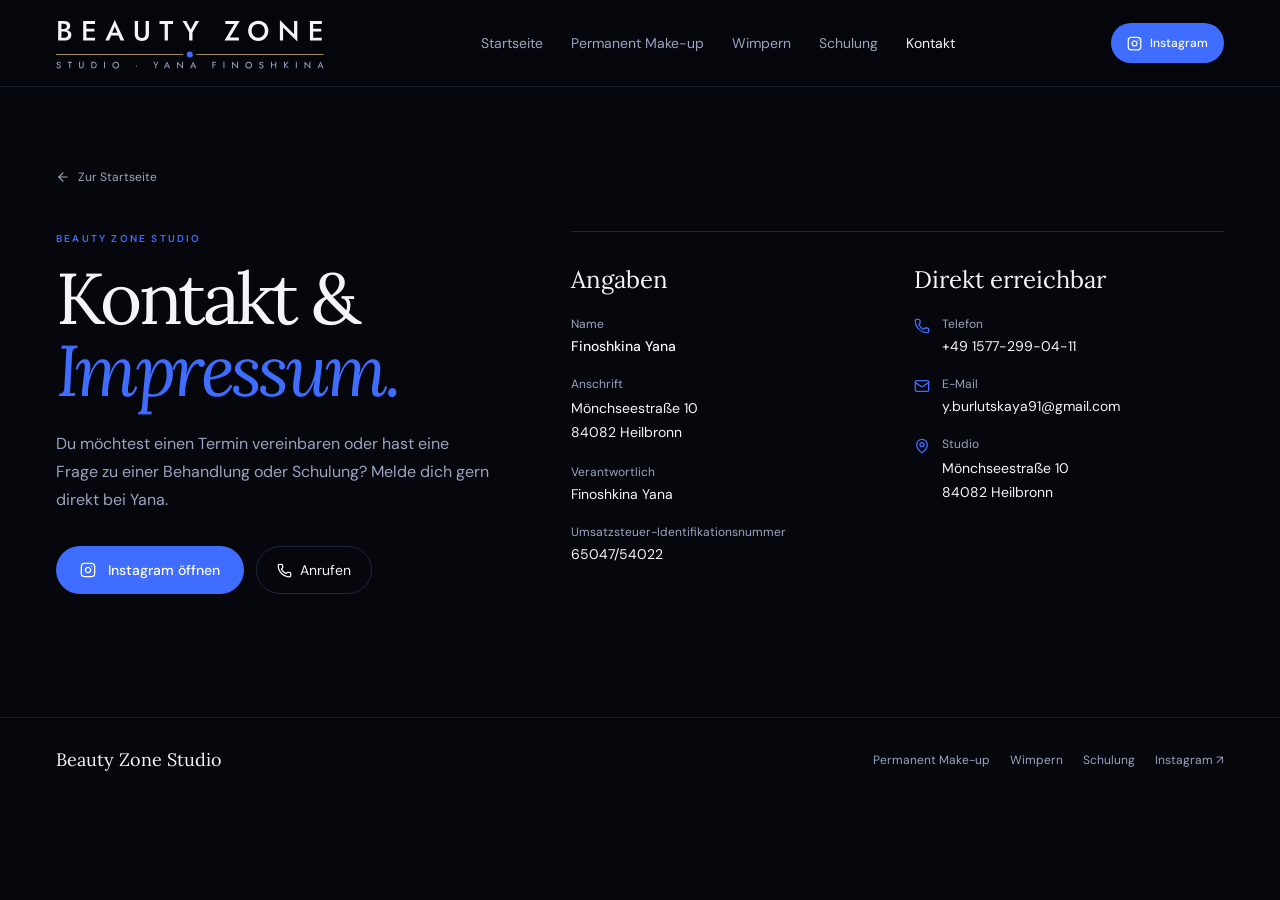
==== commit 0d4f0a38: "Add files via upload" ====
--- a/impressum.html
+++ b/impressum.html
@@ -1,23 +1,26 @@
 <!doctype html>
-<html lang="de">
+<html lang="de" class="bz-blue">
 <head>
 <meta charset="utf-8">
 <meta name="viewport" content="width=device-width, initial-scale=1.0">
 <title>Impressum &amp; Kontakt · Beauty Zone Studio</title>
 <meta name="description" content="Kontakt und Impressum von Beauty Zone Studio und Yana Finoshkina in Heilbronn.">
-<meta name="theme-color" content="#fef6f0">
+<meta name="theme-color" content="#06070c">
 <meta property="og:type" content="website">
 <meta property="og:title" content="Beauty Zone Studio">
 <meta property="og:description" content="Wimpernverlängerung, Permanent Make-up und Schulungen bei Yana Finoshkina in Heilbronn.">
 <meta property="og:site_name" content="Beauty Zone Studio">
 <meta property="og:locale" content="de_DE">
 <meta name="twitter:card" content="summary_large_image">
-<link rel="icon" type="image/svg+xml" href="favicon.svg">
+<link rel="icon" href="favicon.ico?v=3" sizes="32x32">
+<link rel="icon" type="image/svg+xml" href="favicon.svg?v=3">
+<link rel="apple-touch-icon" href="apple-touch-icon.png?v=3">
 <link rel="stylesheet" href="assets/index-KQtdbGjK.css">
 <link rel="stylesheet" href="assets/custom.css">
+<link rel="stylesheet" href="assets/theme-blue.css">
 </head>
 <body>
-<header class="border-b border-border/70 bg-background/95"><div class="mx-auto flex max-w-[1440px] flex-wrap items-center justify-between gap-4 px-5 py-4 md:px-10 lg:px-14"><a href="index.html" class="flex items-center" aria-label="Beauty Zone Studio – Startseite"><img src="assets/logo.svg" alt="Beauty Zone Studio – Yana Finoshkina" class="bz-logo" width="204" height="58"></a><nav aria-label="Hauptnavigation" class="order-3 flex w-full items-center gap-5 overflow-x-auto pb-1 text-[12px] text-muted-foreground sm:order-none sm:w-auto sm:pb-0 md:gap-7 md:text-sm"><a href="index.html" class="whitespace-nowrap transition-colors hover:text-primary">Startseite</a><a href="permanent-make-up.html" class="whitespace-nowrap transition-colors hover:text-primary">Permanent Make-up</a><a href="wimpern.html" class="whitespace-nowrap transition-colors hover:text-primary">Wimpern</a><a href="wimpernverlangerung-schulung.html" class="whitespace-nowrap transition-colors hover:text-primary">Schulung</a><a href="impressum.html" class="whitespace-nowrap text-foreground">Kontakt</a></nav><a href="https://www.instagram.com/yana_finoshkina/" target="_blank" rel="noreferrer" class="inline-flex min-h-10 items-center gap-2 rounded-full bg-primary px-4 text-xs font-medium text-primary-foreground transition hover:-translate-y-0.5 hover:shadow-md"><svg xmlns="http://www.w3.org/2000/svg" width="15" height="15" viewBox="0 0 24 24" fill="none" stroke="currentColor" stroke-width="2" stroke-linecap="round" stroke-linejoin="round" class="lucide lucide-instagram" aria-hidden="true"><rect width="20" height="20" x="2" y="2" rx="5" ry="5"></rect><path d="M16 11.37A4 4 0 1 1 12.63 8 4 4 0 0 1 16 11.37z"></path><line x1="17.5" x2="17.51" y1="6.5" y2="6.5"></line></svg> Instagram</a></div></header><main class="mx-auto min-h-[70vh] max-w-[1440px] px-5 py-12 md:px-10 md:py-20 lg:px-14"><a href="index.html" class="inline-flex items-center gap-2 text-xs text-muted-foreground transition hover:text-primary"><svg xmlns="http://www.w3.org/2000/svg" width="14" height="14" viewBox="0 0 24 24" fill="none" stroke="currentColor" stroke-width="2" stroke-linecap="round" stroke-linejoin="round" class="lucide lucide-arrow-left" aria-hidden="true"><path d="m12 19-7-7 7-7"></path><path d="M19 12H5"></path></svg> Zur Startseite</a><div class="mt-10 grid gap-12 lg:grid-cols-[0.8fr_1.2fr] lg:gap-20"><div><p class="text-[10px] font-semibold uppercase tracking-[0.22em] text-primary">Beauty Zone Studio</p><h1 class="mt-4 font-serif text-5xl tracking-[-0.05em] md:text-7xl">Kontakt &amp;<br><em class="font-normal text-primary">Impressum.</em></h1><p class="mt-6 max-w-md leading-7 text-muted-foreground">Du möchtest einen Termin vereinbaren oder hast eine Frage zu einer Behandlung oder Schulung? Melde dich gern direkt bei Yana.</p><div class="mt-8 flex flex-wrap gap-3"><a href="https://www.instagram.com/yana_finoshkina/" target="_blank" rel="noreferrer" class="inline-flex min-h-12 items-center gap-3 rounded-full bg-primary px-6 text-sm font-medium text-primary-foreground transition hover:-translate-y-0.5 hover:shadow-md"><svg xmlns="http://www.w3.org/2000/svg" width="16" height="16" viewBox="0 0 24 24" fill="none" stroke="currentColor" stroke-width="2" stroke-linecap="round" stroke-linejoin="round" class="lucide lucide-instagram" aria-hidden="true"><rect width="20" height="20" x="2" y="2" rx="5" ry="5"></rect><path d="M16 11.37A4 4 0 1 1 12.63 8 4 4 0 0 1 16 11.37z"></path><line x1="17.5" x2="17.51" y1="6.5" y2="6.5"></line></svg> Instagram öffnen</a><a href="tel:+4915772990411" class="inline-flex min-h-12 items-center gap-2 rounded-full border border-border px-5 text-sm transition hover:border-primary hover:text-primary"><svg xmlns="http://www.w3.org/2000/svg" width="15" height="15" viewBox="0 0 24 24" fill="none" stroke="currentColor" stroke-width="2" stroke-linecap="round" stroke-linejoin="round" class="lucide lucide-phone" aria-hidden="true"><path d="M13.832 16.568a1 1 0 0 0 1.213-.303l.355-.465A2 2 0 0 1 17 15h3a2 2 0 0 1 2 2v3a2 2 0 0 1-2 2A18 18 0 0 1 2 4a2 2 0 0 1 2-2h3a2 2 0 0 1 2 2v3a2 2 0 0 1-.8 1.6l-.468.351a1 1 0 0 0-.292 1.233 14 14 0 0 0 6.392 6.384"></path></svg> Anrufen</a></div></div><div class="grid gap-8 self-start border-t border-border pt-8 md:grid-cols-2"><section><h2 class="font-serif text-2xl">Angaben</h2><dl class="mt-5 space-y-5 text-sm"><div><dt class="text-xs text-muted-foreground">Name</dt><dd class="mt-1 font-medium">Finoshkina Yana</dd></div><div><dt class="text-xs text-muted-foreground">Anschrift</dt><dd class="mt-1 leading-6">Mönchseestraße 10<br>84082 Heilbronn</dd></div><div><dt class="text-xs text-muted-foreground">Verantwortlich</dt><dd class="mt-1">Finoshkina Yana</dd></div><div><dt class="text-xs text-muted-foreground">Umsatzsteuer-Identifikationsnummer</dt><dd class="mt-1">65047/54022</dd></div></dl></section><section><h2 class="font-serif text-2xl">Direkt erreichbar</h2><div class="mt-5 space-y-5 text-sm"><a href="tel:+4915772990411" class="flex items-start gap-3 transition hover:text-primary"><svg xmlns="http://www.w3.org/2000/svg" width="16" height="16" viewBox="0 0 24 24" fill="none" stroke="currentColor" stroke-width="2" stroke-linecap="round" stroke-linejoin="round" class="lucide lucide-phone mt-0.5 shrink-0 text-primary" aria-hidden="true"><path d="M13.832 16.568a1 1 0 0 0 1.213-.303l.355-.465A2 2 0 0 1 17 15h3a2 2 0 0 1 2 2v3a2 2 0 0 1-2 2A18 18 0 0 1 2 4a2 2 0 0 1 2-2h3a2 2 0 0 1 2 2v3a2 2 0 0 1-.8 1.6l-.468.351a1 1 0 0 0-.292 1.233 14 14 0 0 0 6.392 6.384"></path></svg><span><span class="block text-xs text-muted-foreground">Telefon</span><span class="mt-1 block">+49 1577-299-04-11</span></span></a><a href="mailto:y.burlutskaya91@gmail.com" class="flex items-start gap-3 transition hover:text-primary"><svg xmlns="http://www.w3.org/2000/svg" width="16" height="16" viewBox="0 0 24 24" fill="none" stroke="currentColor" stroke-width="2" stroke-linecap="round" stroke-linejoin="round" class="lucide lucide-mail mt-0.5 shrink-0 text-primary" aria-hidden="true"><path d="m22 7-8.991 5.727a2 2 0 0 1-2.009 0L2 7"></path><rect x="2" y="4" width="20" height="16" rx="2"></rect></svg><span><span class="block text-xs text-muted-foreground">E-Mail</span><span class="mt-1 block break-all">y.burlutskaya91@gmail.com</span></span></a><a href="https://maps.google.com/?q=M%C3%B6nchseestra%C3%9Fe+10%2C+84082+Heilbronn" target="_blank" rel="noreferrer" class="flex items-start gap-3 transition hover:text-primary"><svg xmlns="http://www.w3.org/2000/svg" width="16" height="16" viewBox="0 0 24 24" fill="none" stroke="currentColor" stroke-width="2" stroke-linecap="round" stroke-linejoin="round" class="lucide lucide-map-pin mt-0.5 shrink-0 text-primary" aria-hidden="true"><path d="M20 10c0 4.993-5.539 10.193-7.399 11.799a1 1 0 0 1-1.202 0C9.539 20.193 4 14.993 4 10a8 8 0 0 1 16 0"></path><circle cx="12" cy="10" r="3"></circle></svg><span><span class="block text-xs text-muted-foreground">Studio</span><span class="mt-1 block leading-6">Mönchseestraße 10<br>84082 Heilbronn</span></span></a></div></section></div></div></main><footer class="border-t border-border/70"><div class="mx-auto flex max-w-[1440px] flex-col gap-4 px-5 py-7 text-xs text-muted-foreground md:flex-row md:items-center md:justify-between md:px-10 lg:px-14"><a href="index.html" class="font-serif text-lg text-foreground">Beauty Zone Studio</a><div class="flex gap-5"><a href="permanent-make-up.html" class="hover:text-primary">Permanent Make-up</a><a href="wimpern.html" class="hover:text-primary">Wimpern</a><a href="wimpernverlangerung-schulung.html" class="hover:text-primary">Schulung</a><a href="https://www.instagram.com/yana_finoshkina/" target="_blank" rel="noreferrer" class="hover:text-primary">Instagram ↗</a></div></div></footer>
+<header class="border-b border-border/70 bg-background/95"><div class="mx-auto flex max-w-[1440px] flex-wrap items-center justify-between gap-4 px-5 py-4 md:px-10 lg:px-14"><a href="index.html" class="flex items-center" aria-label="Beauty Zone Studio – Startseite"><picture><source media="(max-width:480px)" srcset="assets/logo-compact.svg"><img src="assets/logo.svg" alt="Beauty Zone Studio – Yana Finoshkina" class="bz-logo" width="268" height="54"></picture></a><nav aria-label="Hauptnavigation" class="order-3 flex w-full items-center gap-5 overflow-x-auto pb-1 text-[12px] text-muted-foreground sm:order-none sm:w-auto sm:pb-0 md:gap-7 md:text-sm"><a href="index.html" class="whitespace-nowrap transition-colors hover:text-primary">Startseite</a><a href="permanent-make-up.html" class="whitespace-nowrap transition-colors hover:text-primary">Permanent Make-up</a><a href="wimpern.html" class="whitespace-nowrap transition-colors hover:text-primary">Wimpern</a><a href="wimpernverlangerung-schulung.html" class="whitespace-nowrap transition-colors hover:text-primary">Schulung</a><a href="impressum.html" class="whitespace-nowrap text-foreground">Kontakt</a></nav><a href="https://www.instagram.com/yana_finoshkina/" target="_blank" rel="noreferrer" class="inline-flex min-h-10 items-center gap-2 rounded-full bg-primary px-4 text-xs font-medium text-primary-foreground transition hover:-translate-y-0.5 hover:shadow-md"><svg xmlns="http://www.w3.org/2000/svg" width="15" height="15" viewBox="0 0 24 24" fill="none" stroke="currentColor" stroke-width="2" stroke-linecap="round" stroke-linejoin="round" class="lucide lucide-instagram" aria-hidden="true"><rect width="20" height="20" x="2" y="2" rx="5" ry="5"></rect><path d="M16 11.37A4 4 0 1 1 12.63 8 4 4 0 0 1 16 11.37z"></path><line x1="17.5" x2="17.51" y1="6.5" y2="6.5"></line></svg> Instagram</a></div></header><main class="mx-auto min-h-[70vh] max-w-[1440px] px-5 py-12 md:px-10 md:py-20 lg:px-14"><a href="index.html" class="inline-flex items-center gap-2 text-xs text-muted-foreground transition hover:text-primary"><svg xmlns="http://www.w3.org/2000/svg" width="14" height="14" viewBox="0 0 24 24" fill="none" stroke="currentColor" stroke-width="2" stroke-linecap="round" stroke-linejoin="round" class="lucide lucide-arrow-left" aria-hidden="true"><path d="m12 19-7-7 7-7"></path><path d="M19 12H5"></path></svg> Zur Startseite</a><div class="mt-10 grid gap-12 lg:grid-cols-[0.8fr_1.2fr] lg:gap-20"><div><p class="text-[10px] font-semibold uppercase tracking-[0.22em] text-primary">Beauty Zone Studio</p><h1 class="mt-4 font-serif text-5xl tracking-[-0.05em] md:text-7xl">Kontakt &amp;<br><em class="font-normal text-primary">Impressum.</em></h1><p class="mt-6 max-w-md leading-7 text-muted-foreground">Du möchtest einen Termin vereinbaren oder hast eine Frage zu einer Behandlung oder Schulung? Melde dich gern direkt bei Yana.</p><div class="mt-8 flex flex-wrap gap-3"><a href="https://www.instagram.com/yana_finoshkina/" target="_blank" rel="noreferrer" class="inline-flex min-h-12 items-center gap-3 rounded-full bg-primary px-6 text-sm font-medium text-primary-foreground transition hover:-translate-y-0.5 hover:shadow-md"><svg xmlns="http://www.w3.org/2000/svg" width="16" height="16" viewBox="0 0 24 24" fill="none" stroke="currentColor" stroke-width="2" stroke-linecap="round" stroke-linejoin="round" class="lucide lucide-instagram" aria-hidden="true"><rect width="20" height="20" x="2" y="2" rx="5" ry="5"></rect><path d="M16 11.37A4 4 0 1 1 12.63 8 4 4 0 0 1 16 11.37z"></path><line x1="17.5" x2="17.51" y1="6.5" y2="6.5"></line></svg> Instagram öffnen</a><a href="tel:+4915772990411" class="inline-flex min-h-12 items-center gap-2 rounded-full border border-border px-5 text-sm transition hover:border-primary hover:text-primary"><svg xmlns="http://www.w3.org/2000/svg" width="15" height="15" viewBox="0 0 24 24" fill="none" stroke="currentColor" stroke-width="2" stroke-linecap="round" stroke-linejoin="round" class="lucide lucide-phone" aria-hidden="true"><path d="M13.832 16.568a1 1 0 0 0 1.213-.303l.355-.465A2 2 0 0 1 17 15h3a2 2 0 0 1 2 2v3a2 2 0 0 1-2 2A18 18 0 0 1 2 4a2 2 0 0 1 2-2h3a2 2 0 0 1 2 2v3a2 2 0 0 1-.8 1.6l-.468.351a1 1 0 0 0-.292 1.233 14 14 0 0 0 6.392 6.384"></path></svg> Anrufen</a></div></div><div class="grid gap-8 self-start border-t border-border pt-8 md:grid-cols-2"><section><h2 class="font-serif text-2xl">Angaben</h2><dl class="mt-5 space-y-5 text-sm"><div><dt class="text-xs text-muted-foreground">Name</dt><dd class="mt-1 font-medium">Finoshkina Yana</dd></div><div><dt class="text-xs text-muted-foreground">Anschrift</dt><dd class="mt-1 leading-6">Mönchseestraße 10<br>84082 Heilbronn</dd></div><div><dt class="text-xs text-muted-foreground">Verantwortlich</dt><dd class="mt-1">Finoshkina Yana</dd></div><div><dt class="text-xs text-muted-foreground">Umsatzsteuer-Identifikationsnummer</dt><dd class="mt-1">65047/54022</dd></div></dl></section><section><h2 class="font-serif text-2xl">Direkt erreichbar</h2><div class="mt-5 space-y-5 text-sm"><a href="tel:+4915772990411" class="flex items-start gap-3 transition hover:text-primary"><svg xmlns="http://www.w3.org/2000/svg" width="16" height="16" viewBox="0 0 24 24" fill="none" stroke="currentColor" stroke-width="2" stroke-linecap="round" stroke-linejoin="round" class="lucide lucide-phone mt-0.5 shrink-0 text-primary" aria-hidden="true"><path d="M13.832 16.568a1 1 0 0 0 1.213-.303l.355-.465A2 2 0 0 1 17 15h3a2 2 0 0 1 2 2v3a2 2 0 0 1-2 2A18 18 0 0 1 2 4a2 2 0 0 1 2-2h3a2 2 0 0 1 2 2v3a2 2 0 0 1-.8 1.6l-.468.351a1 1 0 0 0-.292 1.233 14 14 0 0 0 6.392 6.384"></path></svg><span><span class="block text-xs text-muted-foreground">Telefon</span><span class="mt-1 block">+49 1577-299-04-11</span></span></a><a href="mailto:y.burlutskaya91@gmail.com" class="flex items-start gap-3 transition hover:text-primary"><svg xmlns="http://www.w3.org/2000/svg" width="16" height="16" viewBox="0 0 24 24" fill="none" stroke="currentColor" stroke-width="2" stroke-linecap="round" stroke-linejoin="round" class="lucide lucide-mail mt-0.5 shrink-0 text-primary" aria-hidden="true"><path d="m22 7-8.991 5.727a2 2 0 0 1-2.009 0L2 7"></path><rect x="2" y="4" width="20" height="16" rx="2"></rect></svg><span><span class="block text-xs text-muted-foreground">E-Mail</span><span class="mt-1 block break-all">y.burlutskaya91@gmail.com</span></span></a><a href="https://maps.google.com/?q=M%C3%B6nchseestra%C3%9Fe+10%2C+84082+Heilbronn" target="_blank" rel="noreferrer" class="flex items-start gap-3 transition hover:text-primary"><svg xmlns="http://www.w3.org/2000/svg" width="16" height="16" viewBox="0 0 24 24" fill="none" stroke="currentColor" stroke-width="2" stroke-linecap="round" stroke-linejoin="round" class="lucide lucide-map-pin mt-0.5 shrink-0 text-primary" aria-hidden="true"><path d="M20 10c0 4.993-5.539 10.193-7.399 11.799a1 1 0 0 1-1.202 0C9.539 20.193 4 14.993 4 10a8 8 0 0 1 16 0"></path><circle cx="12" cy="10" r="3"></circle></svg><span><span class="block text-xs text-muted-foreground">Studio</span><span class="mt-1 block leading-6">Mönchseestraße 10<br>84082 Heilbronn</span></span></a></div></section></div></div></main><footer class="border-t border-border/70"><div class="mx-auto flex max-w-[1440px] flex-col gap-4 px-5 py-7 text-xs text-muted-foreground md:flex-row md:items-center md:justify-between md:px-10 lg:px-14"><a href="index.html" class="font-serif text-lg text-foreground">Beauty Zone Studio</a><div class="flex gap-5"><a href="permanent-make-up.html" class="hover:text-primary">Permanent Make-up</a><a href="wimpern.html" class="hover:text-primary">Wimpern</a><a href="wimpernverlangerung-schulung.html" class="hover:text-primary">Schulung</a><a href="https://www.instagram.com/yana_finoshkina/" target="_blank" rel="noreferrer" class="hover:text-primary">Instagram ↗</a></div></div></footer>
 
 </body>
 </html>
--- a/assets/custom.css
+++ b/assets/custom.css
@@ -8,7 +8,7 @@
 .bz-svc{display:grid;gap:1rem;grid-template-columns:repeat(auto-fit,minmax(210px,1fr));margin-top:1.25rem}
 .bz-svc a{display:flex;flex-direction:column;gap:.55rem;border:1px solid var(--border);border-radius:1.5rem;padding:1.4rem;background:var(--card);transition:transform .25s,border-color .25s,box-shadow .25s}
 .bz-svc a:hover{transform:translateY(-2px);border-color:var(--primary);box-shadow:0 8px 24px -14px color-mix(in oklab,var(--primary) 55%,transparent)}
-.bz-svc h3{font-family:var(--font-serif);font-size:1.35rem;line-height:1.15;letter-spacing:-.02em}
+.bz-svc h3{font-family:var(--font-serif);font-size:1.25rem;line-height:1.15;letter-spacing:-.02em;overflow-wrap:anywhere;hyphens:auto}
 .bz-svc p{font-size:.85rem;line-height:1.55;color:var(--muted-foreground)}
 .bz-svc .more{margin-top:auto;padding-top:.4rem;font-size:.75rem;font-weight:500;color:var(--primary)}
 
@@ -23,7 +23,7 @@
 .bz-cards{display:grid;gap:1rem;grid-template-columns:repeat(auto-fit,minmax(230px,1fr))}
 .bz-card{border-radius:1.5rem;background:var(--background);padding:1.6rem}
 .bz-card .n{font-family:var(--font-serif);font-size:1.6rem;color:var(--primary);line-height:1}
-.bz-card h3{margin-top:1rem;font-family:var(--font-serif);font-size:1.5rem;line-height:1.15;letter-spacing:-.02em}
+.bz-card h3{margin-top:1rem;font-family:var(--font-serif);font-size:1.45rem;line-height:1.15;letter-spacing:-.02em;overflow-wrap:anywhere;hyphens:auto}
 .bz-card p{margin-top:.7rem;font-size:.9rem;line-height:1.65;color:var(--muted-foreground)}
 .bz-card.alt{background:var(--card);border:1px solid var(--border)}
 
@@ -49,3 +49,44 @@
 
 /* fünf Menüpunkte sollen auch auf schmalen Handys ohne Wischen sichtbar sein */
 @media (max-width:480px){header nav[aria-label="Hauptnavigation"]{flex-wrap:wrap;overflow:visible;gap:.4rem 1.15rem;font-size:12px}}
+
+/* Preislisten */
+.bz-price-grid{display:grid;gap:1.25rem}
+@media (min-width:1024px){.bz-price-grid{grid-template-columns:1.35fr .65fr;align-items:start}}
+.bz-price-card{border:1px solid var(--border);background:var(--card);border-radius:1.5rem;padding:1.5rem 1.5rem 1.2rem}
+@media (min-width:640px){.bz-price-card{padding:1.9rem 2rem 1.5rem}}
+.bz-price-card h3{font-family:var(--font-serif);font-size:1.5rem;line-height:1.15;letter-spacing:-.02em;margin-bottom:1rem}
+.bz-table{width:100%;border-collapse:collapse;font-size:.92rem}
+.bz-table th{font-weight:500;font-size:.68rem;letter-spacing:.14em;text-transform:uppercase;color:var(--muted-foreground);text-align:right;padding:0 0 .7rem .6rem}
+.bz-table th:first-child,.bz-table td:first-child{text-align:left;padding-left:0}
+.bz-table td{white-space:nowrap;padding:.85rem 0 .85rem .6rem;border-top:1px solid var(--border);text-align:right;font-variant-numeric:tabular-nums;color:var(--muted-foreground)}
+.bz-table td:first-child{color:var(--foreground);white-space:normal}
+.bz-table td.strong{font-family:var(--font-serif);font-size:1.1rem;color:var(--primary)}
+.bz-prices{list-style:none;margin:0;padding:0}
+.bz-prices li{display:flex;justify-content:space-between;align-items:baseline;gap:1rem;padding:.85rem 0;border-top:1px solid var(--border);font-size:.92rem;line-height:1.45}
+.bz-prices li:first-child{border-top:0;padding-top:.2rem}
+.bz-prices .p{flex:none;font-family:var(--font-serif);font-size:1.15rem;color:var(--primary);font-variant-numeric:tabular-nums}
+.bz-prices small{display:block;color:var(--muted-foreground);font-size:.78rem}
+.bz-note{margin-top:1.1rem;font-size:.72rem;line-height:1.55;color:var(--muted-foreground)}
+.bz-svc .price{margin-top:auto;padding-top:.6rem;font-family:var(--font-serif);font-size:1.05rem;color:var(--primary)}
+.bz-svc .price+.more{margin-top:0;padding-top:.1rem}
+
+/* Stimmen */
+.bz-voices{display:grid;gap:1rem;grid-template-columns:repeat(auto-fit,minmax(280px,1fr))}
+.bz-voice{margin:0;border-radius:1.5rem;background:var(--background);padding:1.8rem}
+.bz-voice blockquote{margin:0;font-family:var(--font-serif);font-size:1.3rem;line-height:1.4;letter-spacing:-.015em}
+.bz-voice figcaption{margin-top:1.1rem;font-size:.72rem;letter-spacing:.16em;text-transform:uppercase;color:var(--muted-foreground)}
+
+/* Bildunterschrift im abgerundeten Bild-Container: ersten Buchstaben nicht von der Rundung abschneiden lassen */
+.rounded-\[1\.25rem\]>p{padding:0 .9rem .5rem}
+.bz-price-grid>*{min-width:0}
+@media (max-width:420px){.bz-table{font-size:.85rem}.bz-table th{letter-spacing:.08em;padding-left:.4rem}.bz-table td{padding-left:.4rem}.bz-price-card{padding:1.3rem 1.1rem 1rem}}
+@media (max-width:380px){.bz-table{font-size:.8rem}.bz-table th{font-size:.6rem;letter-spacing:.05em;padding-left:.3rem}.bz-table td{padding-left:.3rem}.bz-table td.strong{font-size:1rem}}
+
+/* Handy: Logo und Termin-Button sollen in einer Zeile bleiben */
+@media (max-width:480px){.bz-logo{height:42px}header>div{column-gap:.75rem}}
+
+/* Finales Logo (Wortmarke): Desktop voll, Handy kompakt ohne Unterzeile */
+.bz-logo{height:54px;width:auto}
+@media (max-width:480px){.bz-logo{height:30px}}
+@media (max-width:380px){.bz-logo{height:26px}}
--- a/assets/theme-blue.css
+++ b/assets/theme-blue.css
@@ -0,0 +1,41 @@
+/* Farbwelt "Schwarz · Elektroblau · Gold" (angelehnt an Yanas Instagram-Auftritt) */
+html.bz-blue{
+  color-scheme:dark;
+  --background:#06070c; --foreground:#f3f5fb;
+  --card:#0c0f19; --card-foreground:#f3f5fb;
+  --popover:#0c0f19; --popover-foreground:#f3f5fb;
+  --primary:#3f6dff; --primary-foreground:#ffffff;
+  --secondary:#0b1020; --secondary-foreground:#f3f5fb;
+  --muted:#101424; --muted-foreground:#9aa4bf;
+  --accent:#c9a86a; --accent-foreground:#06070c;
+  --border:#1d2440; --input:#1d2440; --ring:#3f6dff;
+}
+/* Bildverläufe sind immer dunkel, Text darauf immer hell – unabhängig vom Theme */
+html.bz-blue .from-foreground\/45{--tw-gradient-from:rgb(2 4 12 / .55)}
+html.bz-blue .from-foreground\/55{--tw-gradient-from:rgb(2 4 12 / .66)}
+html.bz-blue .from-foreground\/70{--tw-gradient-from:rgb(2 4 12 / .80)}
+html.bz-blue .via-foreground\/5,html.bz-blue .to-foreground\/5{--tw-gradient-via:rgb(2 4 12 / .04);--tw-gradient-to:rgb(2 4 12 / .08)}
+html.bz-blue .text-background{color:#fff}
+html.bz-blue .text-background\/75{color:rgb(255 255 255 / .78)}
+html.bz-blue .text-background\/80{color:rgb(255 255 255 / .82)}
+html.bz-blue .border-background\/45{border-color:rgb(255 255 255 / .45)}
+html.bz-blue .border-background\/50{border-color:rgb(255 255 255 / .5)}
+html.bz-blue .border-background\/55{border-color:rgb(255 255 255 / .55)}
+html.bz-blue .group:hover .group-hover\:bg-background{background:#fff}
+html.bz-blue .group:hover .group-hover\:text-foreground{color:#06070c}
+/* Hero-Umschalter */
+html.bz-blue div[aria-label="Behandlung wählen"] button[aria-pressed="true"]{background:#fff;color:#06070c;border-color:#fff}
+html.bz-blue div[aria-label="Behandlung wählen"] button[aria-pressed="false"]{background:rgb(6 7 12 / .5);color:#fff;border-color:rgb(255 255 255 / .55)}
+html.bz-blue div[aria-label="Behandlung wählen"] button[aria-pressed="false"]:hover{background:rgb(63 109 255 / .45)}
+/* weiße Buttons auf blauer Fläche */
+html.bz-blue section.bg-primary a.bg-background{background:#fff;color:#06070c}
+/* Kopfzeile: leicht transparent mit Blur wie bei modernen Dark-Sites */
+html.bz-blue header.bg-background\/95{background:rgb(6 7 12 / .88);backdrop-filter:blur(10px)}
+/* Gold für feine Details und Preise */
+html.bz-blue .bz-prices .p,html.bz-blue .bz-svc .price,html.bz-blue .bz-table td.strong,html.bz-blue .bz-stat strong,html.bz-blue .bz-card .n{color:#c9a86a}
+html.bz-blue .bz-chips li{border-color:rgb(201 168 106 / .4)}
+html.bz-blue .bz-svc a:hover{border-color:#c9a86a;box-shadow:0 10px 30px -16px rgb(63 109 255 / .6)}
+html.bz-blue .bz-faq summary::after{color:#c9a86a}
+html.bz-blue .bz-quote-by,html.bz-blue .bz-voice figcaption{color:#c9a86a}
+html.bz-blue .bz-card{border:1px solid var(--border);background:var(--card)}
+html.bz-blue .text-primary-foreground\/75,html.bz-blue .text-primary-foreground\/80,html.bz-blue .text-primary-foreground\/85{color:rgb(255 255 255 / .93)}
